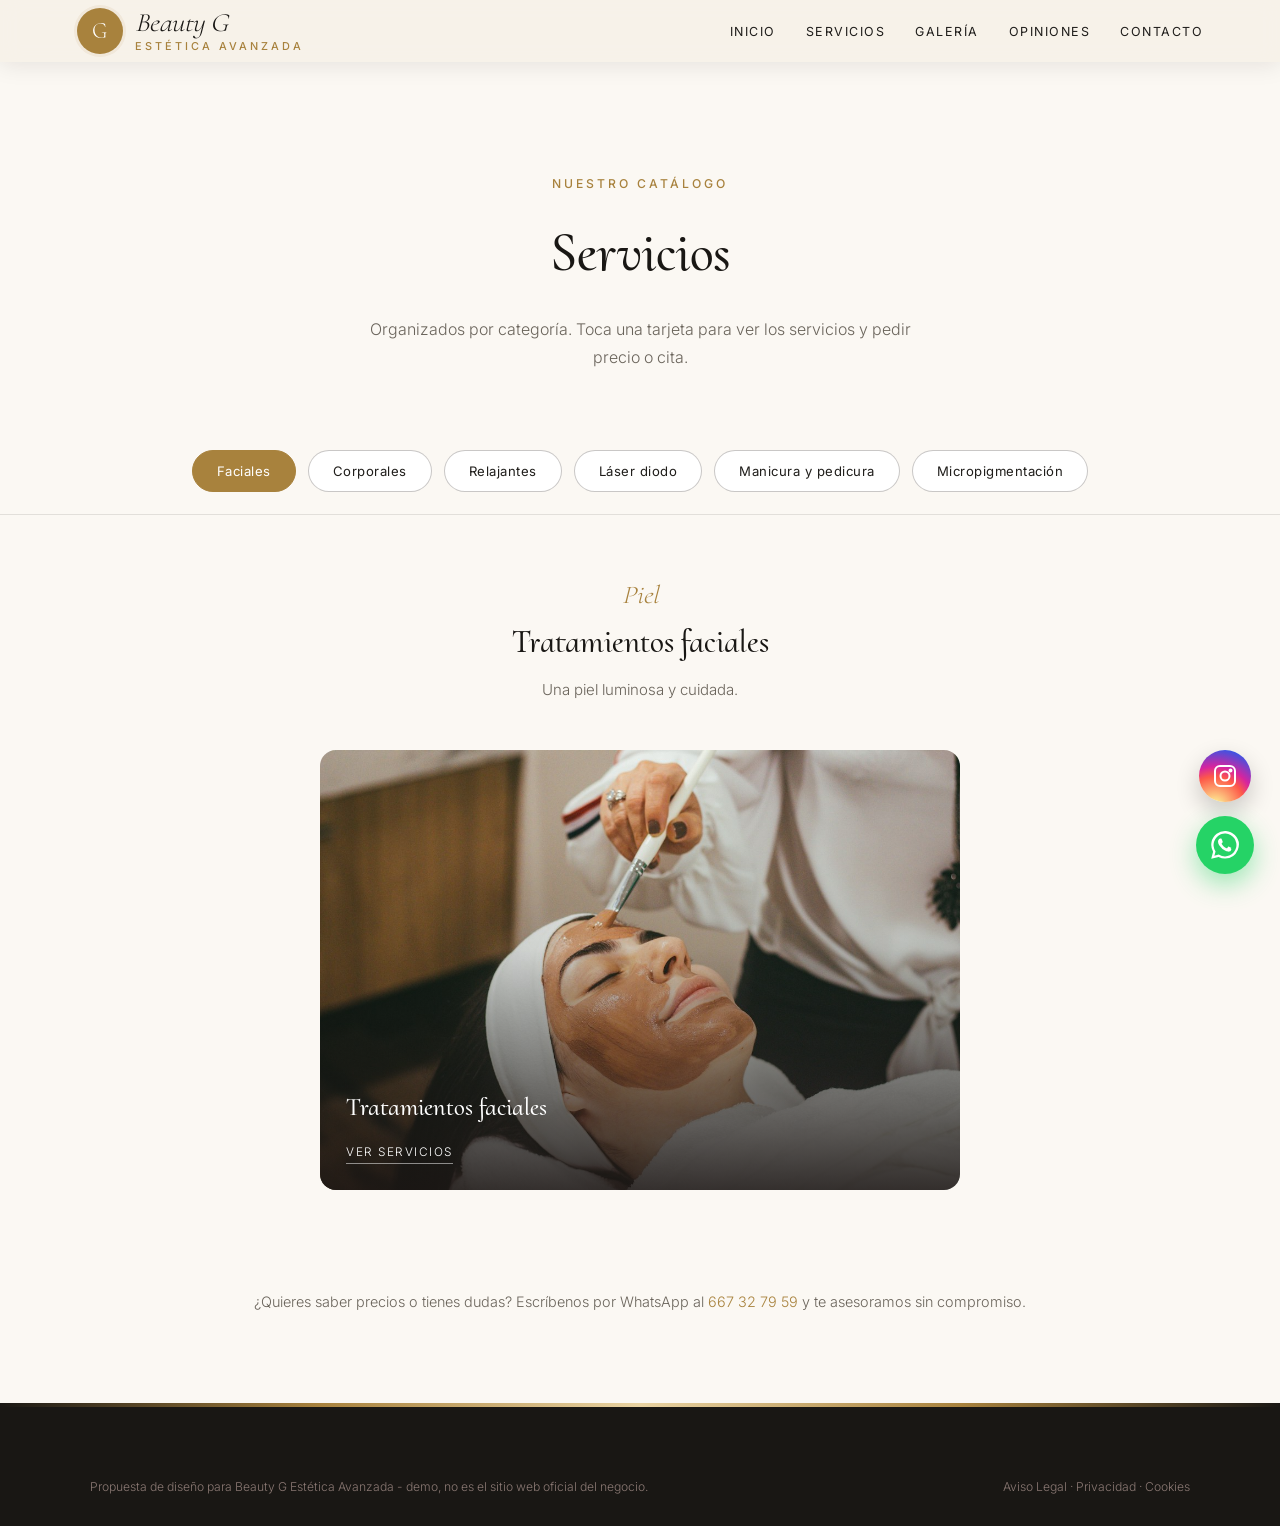
==== servicios.html @ 2a5c5bde "Add files via upload" ====
<!DOCTYPE html>
<html lang="es">
<head>
<meta charset="UTF-8">
<meta name="viewport" content="width=device-width, initial-scale=1.0">
<title>Servicios — Beauty G Estética Avanzada · Móstoles</title>
<meta name="description" content="Servicios de Beauty G Estética Avanzada en Móstoles.">

<link rel="preconnect" href="https://fonts.googleapis.com"><link rel="preconnect" href="https://fonts.gstatic.com" crossorigin><link href="https://fonts.googleapis.com/css2?family=Cormorant+Upright:wght@600&family=Inter:wght@300;400;500;600&display=swap" rel="stylesheet">
<link rel="stylesheet" href="styles.css">
</head>
<body>

<header id="header" class="scrolled">
  <a href="index.html" class="logo" aria-label="Beauty G Estética Avanzada, inicio"><span class="logo-mark">G</span><span class="logo-text"><span class="script">Beauty G</span><small>estética avanzada</small></span></a>
  <nav id="nav" aria-label="Navegación principal"><ul><li><a href="index.html#inicio">Inicio</a></li><li><a href="servicios.html">Servicios</a></li><li><a href="index.html#galeria">Galería</a></li><li><a href="index.html#opiniones">Opiniones</a></li><li><a href="index.html#contacto">Contacto</a></li></ul></nav><button class="nav-toggle" id="navToggle" aria-label="Abrir menú">☰</button>
</header>

<div class="page-hero">
  <span class="eyebrow">Nuestro catálogo</span>
  <h1>Servicios</h1>
  <p>Organizados por categoría. Toca una tarjeta para ver los servicios y pedir precio o cita.</p>
</div>

<div class="tabs">
  <button class="tab-btn active" data-tab="facial">Faciales</button>
  <button class="tab-btn" data-tab="corporal">Corporales</button>
  <button class="tab-btn" data-tab="relajantes">Relajantes</button>
  <button class="tab-btn" data-tab="laser">Láser diodo</button>
  <button class="tab-btn" data-tab="manos">Manicura y pedicura</button>
  <button class="tab-btn" data-tab="micro">Micropigmentación</button>
  
</div>

<div class="tab-panel active" id="facial">
  <div class="tab-intro"><span class="script">Piel</span><h2>Tratamientos faciales</h2><p>Una piel luminosa y cuidada.</p></div>
  <div class="cat-grid single">
    <div class="cat-card" onclick="openModal('facial')"><img src="us_facial.jpg" alt="Tratamientos faciales" loading="lazy"><div class="cat-card-text"><h3>Tratamientos faciales</h3><span>Ver servicios</span></div></div>
  </div>
</div>

<div class="tab-panel" id="corporal">
  <div class="tab-intro"><span class="script">Cuerpo</span><h2>Tratamientos corporales</h2><p>Cuida y moldea tu figura.</p></div>
  <div class="cat-grid single">
    <div class="cat-card" onclick="openModal('corporal')"><img src="us_corporal.jpg" alt="Tratamientos corporales" loading="lazy"><div class="cat-card-text"><h3>Tratamientos corporales</h3><span>Ver servicios</span></div></div>
  </div>
</div>

<div class="tab-panel" id="relajantes">
  <div class="tab-intro"><span class="script">Relax</span><h2>Tratamientos relajantes</h2><p>Un momento solo para ti.</p></div>
  <div class="cat-grid single">
    <div class="cat-card" onclick="openModal('relajantes')"><img src="local_cabina.jpg" alt="Tratamientos relajantes" loading="lazy"><div class="cat-card-text"><h3>Tratamientos relajantes</h3><span>Ver servicios</span></div></div>
  </div>
</div>

<div class="tab-panel" id="laser">
  <div class="tab-intro"><span class="script">Suave</span><h2>Depilación láser diodo</h2><p>Para mujer y hombre.</p></div>
  <div class="cat-grid single">
    <div class="cat-card" onclick="openModal('laser')"><img src="us_laser.jpg" alt="Depilación láser diodo · mujer y hombre" loading="lazy"><div class="cat-card-text"><h3>Depilación láser diodo · mujer y hombre</h3><span>Ver servicios</span></div></div>
  </div>
</div>

<div class="tab-panel" id="manos">
  <div class="tab-intro"><span class="script">Manos</span><h2>Manicura y pedicura</h2><p>Manos y pies perfectos.</p></div>
  <div class="cat-grid single">
    <div class="cat-card" onclick="openModal('manos')"><img src="us_manos.jpg" alt="Manicura y pedicura" loading="lazy"><div class="cat-card-text"><h3>Manicura y pedicura</h3><span>Ver servicios</span></div></div>
  </div>
</div>

<div class="tab-panel" id="micro">
  <div class="tab-intro"><span class="script">Mirada</span><h2>Micropigmentación y microblading</h2><p>Cejas definidas y naturales.</p></div>
  <div class="cat-grid single">
    <div class="cat-card" onclick="openModal('micro')"><img src="us_micro.jpg" alt="Micropigmentación y microblading" loading="lazy"><div class="cat-card-text"><h3>Micropigmentación y microblading</h3><span>Ver servicios</span></div></div>
  </div>
</div>


<p class="services-note">¿Quieres saber precios o tienes dudas? Escríbenos por WhatsApp al <a href="https://wa.me/34667327959" target="_blank" rel="noopener" style="color:var(--red)">667 32 79 59</a> y te asesoramos sin compromiso.</p>

<div class="modal-overlay" id="modal-facial"><div class="modal">
  <button class="modal-close" onclick="closeModal('facial')" aria-label="Cerrar">×</button>
  <h3>Tratamientos faciales</h3><p class="modal-sub">Faciales</p>
  <div class="svc-row"><div><div class="svc-name">Tratamientos faciales</div><span class="svc-desc">Tratamientos faciales adaptados a tu piel. Te asesoramos para elegir el que mejor te va.</span></div><div class="svc-price">Consultar</div></div>
  <a class="modal-cta alt" href="https://wa.me/34667327959?text=Hola%2C%20quiero%20informaci%C3%B3n%20sobre%20tratamientos%20faciales" target="_blank" rel="noopener">Pedir cita por WhatsApp</a>
</div></div>

<div class="modal-overlay" id="modal-corporal"><div class="modal">
  <button class="modal-close" onclick="closeModal('corporal')" aria-label="Cerrar">×</button>
  <h3>Tratamientos corporales</h3><p class="modal-sub">Corporales</p>
  <div class="svc-row"><div><div class="svc-name">Tratamientos corporales</div><span class="svc-desc">Tratamientos corporales personalizados según tu objetivo.</span></div><div class="svc-price">Consultar</div></div>
  <a class="modal-cta alt" href="https://wa.me/34667327959?text=Hola%2C%20quiero%20informaci%C3%B3n%20sobre%20tratamientos%20corporales" target="_blank" rel="noopener">Pedir cita por WhatsApp</a>
</div></div>

<div class="modal-overlay" id="modal-relajantes"><div class="modal">
  <button class="modal-close" onclick="closeModal('relajantes')" aria-label="Cerrar">×</button>
  <h3>Tratamientos relajantes</h3><p class="modal-sub">Relajantes</p>
  <div class="svc-row"><div><div class="svc-name">Tratamientos relajantes</div><span class="svc-desc">Tratamientos relajantes para desconectar y liberar tensiones.</span></div><div class="svc-price">Consultar</div></div>
  <a class="modal-cta alt" href="https://wa.me/34667327959?text=Hola%2C%20quiero%20informaci%C3%B3n%20sobre%20tratamientos%20relajantes" target="_blank" rel="noopener">Pedir cita por WhatsApp</a>
</div></div>

<div class="modal-overlay" id="modal-laser"><div class="modal">
  <button class="modal-close" onclick="closeModal('laser')" aria-label="Cerrar">×</button>
  <h3>Depilación láser diodo · mujer y hombre</h3><p class="modal-sub">Láser diodo</p>
  <div class="svc-row"><div><div class="svc-name">Depilación láser diodo · mujer y hombre</div><span class="svc-desc">Depilación con láser de diodo para mujer y hombre. Consúltanos zonas y bonos.</span></div><div class="svc-price">Consultar</div></div>
  <a class="modal-cta alt" href="https://wa.me/34667327959?text=Hola%2C%20quiero%20informaci%C3%B3n%20sobre%20depilaci%C3%B3n%20l%C3%A1ser%20diodo%20%C2%B7%20mujer%20y%20hombre" target="_blank" rel="noopener">Pedir cita por WhatsApp</a>
</div></div>

<div class="modal-overlay" id="modal-manos"><div class="modal">
  <button class="modal-close" onclick="closeModal('manos')" aria-label="Cerrar">×</button>
  <h3>Manicura y pedicura</h3><p class="modal-sub">Manicura y pedicura</p>
  <div class="svc-row"><div><div class="svc-name">Manicura y pedicura</div><span class="svc-desc">Manicura y pedicura para lucir unas manos y unos pies cuidados.</span></div><div class="svc-price">Consultar</div></div>
  <a class="modal-cta alt" href="https://wa.me/34667327959?text=Hola%2C%20quiero%20informaci%C3%B3n%20sobre%20manicura%20y%20pedicura" target="_blank" rel="noopener">Pedir cita por WhatsApp</a>
</div></div>

<div class="modal-overlay" id="modal-micro"><div class="modal">
  <button class="modal-close" onclick="closeModal('micro')" aria-label="Cerrar">×</button>
  <h3>Micropigmentación y microblading</h3><p class="modal-sub">Micropigmentación</p>
  <div class="svc-row"><div><div class="svc-name">Micropigmentación y microblading</div><span class="svc-desc">Micropigmentación y microblading para unas cejas definidas y naturales.</span></div><div class="svc-price">Consultar</div></div>
  <a class="modal-cta alt" href="https://wa.me/34667327959?text=Hola%2C%20quiero%20informaci%C3%B3n%20sobre%20micropigmentaci%C3%B3n%20y%20microblading" target="_blank" rel="noopener">Pedir cita por WhatsApp</a>
</div></div>


<footer>
  <div class="footer-bottom" style="margin-top:0">
    <span>Propuesta de diseño para Beauty G Estética Avanzada - demo, no es el sitio web oficial del negocio.</span>
    <span><a href="aviso-legal.html">Aviso Legal</a> &middot; <a href="politica-privacidad.html">Privacidad</a> &middot; <a href="politica-cookies.html">Cookies</a></span>
  </div>
</footer>

<div id="cookie-banner" class="cookie-banner"><p>Esta web utiliza cookies de terceros (Google Maps) para ofrecerte la mejor experiencia. Puedes aceptar su uso o rechazarlas. <a href="politica-cookies.html">Más información</a></p><div class="cookie-actions"><button onclick="setCookieChoice('rejected')" class="ck-reject">Rechazar</button><button onclick="setCookieChoice('accepted')" class="ck-accept">Aceptar</button></div></div>
<div class="social-fabs"><a class="ig-fab" href="https://www.instagram.com/beautyg.estetica/" target="_blank" rel="noopener" aria-label="Visitar Instagram"><svg width="24" height="24" viewBox="0 0 24 24" fill="none" stroke="white" stroke-width="2"><rect x="2" y="2" width="20" height="20" rx="5"/><circle cx="12" cy="12" r="4.5"/><circle cx="17.5" cy="6.5" r="1" fill="white"/></svg></a><a class="wa-fab" href="https://wa.me/34667327959?text=Hola%2C%20quiero%20informaci%C3%B3n%20sobre%20los%20tratamientos%20de%20Beauty%20G" target="_blank" rel="noopener" aria-label="Escribir por WhatsApp"><svg width="28" height="28" viewBox="0 0 24 24" fill="white"><path d="M17.5 14.4c-.3-.1-1.8-.9-2-1s-.5-.1-.7.1-.8 1-.9 1.2-.3.2-.6.1a8.2 8.2 0 0 1-2.4-1.5 9 9 0 0 1-1.7-2.1c-.2-.3 0-.5.1-.6l.4-.5.3-.5v-.5l-.9-2.2c-.2-.6-.5-.5-.7-.5h-.6a1.1 1.1 0 0 0-.8.4 3.4 3.4 0 0 0-1 2.5 5.9 5.9 0 0 0 1.2 3.1 13.5 13.5 0 0 0 5.2 4.6c2.6 1 2.6.7 3.1.6a2.6 2.6 0 0 0 1.7-1.2 2.1 2.1 0 0 0 .2-1.2c-.1-.1-.3-.2-.6-.3ZM12 21.8a9.8 9.8 0 0 1-5-1.4l-.4-.2-3.7 1 1-3.6-.2-.4A9.8 9.8 0 1 1 12 21.8Zm8.4-18.3A11.8 11.8 0 0 0 1.8 17.7L.2 23.8l6.3-1.6a11.8 11.8 0 0 0 5.6 1.4A11.8 11.8 0 0 0 20.4 3.5Z"/></svg></a></div>
<script src="main.js"></script>
</body>
</html>
---- styles.css ----
:root{
  --cream:#fbf8f3; --paper:#ffffff; --tint:#f1e8da; --ink:#1f1d1a; --dark:#191714; --muted:#6a645b;
  --red:#a8823d; --red-dark:#86672f; --teal:#a8823d; --gold:#e6a6b9; --line:rgba(0,0,0,.1);
  --brand-gradient:linear-gradient(90deg,#191714,#a8823d,#e9d3a2,#a8823d,#191714);
}
*{margin:0;padding:0;box-sizing:border-box;}
html{scroll-behavior:smooth;}
body{font-family:'Inter',sans-serif;background:var(--cream);color:var(--ink);overflow-x:hidden;font-weight:300;line-height:1.6;}
a{text-decoration:none;color:inherit;}
h1,h2,h3{font-family:'Cormorant Upright',serif;font-weight:500;}
h1 em,h2 em{font-style:italic;color:var(--red);}
img{max-width:100%;display:block;}
.script{font-family:'Cormorant Upright',serif;font-style:italic;}

/* HEADER */
header{position:fixed;top:0;left:0;right:0;z-index:100;display:flex;justify-content:space-between;align-items:center;padding:14px 6%;background:rgba(247,241,233,.92);backdrop-filter:blur(10px);-webkit-backdrop-filter:blur(10px);transition:box-shadow .3s,padding .3s;}
header.scrolled{box-shadow:0 2px 24px rgba(28,22,20,.1);padding:8px 6%;}
.logo{display:flex;align-items:center;gap:12px;color:var(--dark);}
.logo-badge{width:58px;height:58px;border-radius:50%;object-fit:cover;box-shadow:0 0 0 2px var(--gold),0 6px 16px rgba(28,22,20,.15);transition:width .3s,height .3s;}
header.scrolled .logo-badge{width:46px;height:46px;}
.logo-text{display:flex;flex-direction:column;line-height:1;}
.logo-text .script{font-size:1.65rem;color:var(--dark);}
.logo-text small{font-size:.68rem;letter-spacing:3px;text-transform:uppercase;color:var(--red);margin-top:4px;font-weight:500;}
.logo.light .logo-text .script{color:#fff;}
.logo.light .logo-text small{color:var(--gold);}
nav ul{list-style:none;display:flex;gap:30px;}
nav a{font-size:.78rem;letter-spacing:1.5px;text-transform:uppercase;font-weight:400;position:relative;padding:4px 0;}
nav a::after{content:"";position:absolute;left:0;bottom:-2px;height:1px;width:100%;background:var(--red);transform:scaleX(0);transform-origin:right;transition:transform .3s;}
nav a:hover::after{transform:scaleX(1);transform-origin:left;}
.nav-toggle{display:none;font-size:1.6rem;background:none;border:none;color:var(--dark);cursor:pointer;}

/* BOTONES */
.btn-outline{display:inline-block;border:1px solid var(--dark);color:var(--dark);padding:14px 30px;font-size:.78rem;letter-spacing:1.5px;text-transform:uppercase;border-radius:40px;transition:all .25s;}
.btn-outline:hover{background:var(--dark);color:var(--cream);}
.btn-outline.light{border-color:rgba(255,255,255,.5);color:#fff;}
.btn-outline.light:hover{background:#fff;color:var(--dark);}
.btn-solid{display:inline-block;background:var(--red);color:#fff;padding:14px 32px;font-size:.78rem;letter-spacing:1.5px;text-transform:uppercase;border-radius:40px;transition:transform .25s,box-shadow .25s,background .25s;box-shadow:0 10px 26px -10px rgba(181,64,44,.6);}
.btn-solid:hover{transform:translateY(-2px);background:var(--red-dark);}

/* HERO */
.hero{min-height:95vh;display:grid;grid-template-columns:1.05fr .95fr;align-items:stretch;padding:0;}
.hero-text{display:flex;flex-direction:column;justify-content:center;padding:150px 7% 70px;}
.eyebrow{display:inline-block;color:var(--teal);text-transform:uppercase;letter-spacing:3px;font-size:.76rem;font-weight:500;}
.hero-text .eyebrow{margin-bottom:20px;}
.hero-text h1{font-size:clamp(2.4rem,5vw,3.9rem);line-height:1.12;margin-bottom:22px;color:var(--dark);}
.hero-text p{font-size:1.02rem;color:var(--muted);max-width:470px;line-height:1.8;margin-bottom:34px;}
.hero-ctas{display:flex;gap:16px;flex-wrap:wrap;}
.hero-rating{display:inline-flex;align-items:center;gap:12px;margin-top:38px;padding:10px 20px;border:1px solid var(--line);border-radius:40px;background:var(--paper);font-size:.85rem;color:var(--muted);align-self:flex-start;}
.hero-rating strong{color:var(--dark);font-weight:600;}
.stars{color:var(--gold);letter-spacing:2px;}
.hero-img{position:relative;overflow:hidden;}
.hero-img img{width:100%;height:100%;object-fit:cover;position:absolute;inset:0;}
.hero-img::after{content:"";position:absolute;inset:0;background:linear-gradient(90deg,var(--cream) 0%,rgba(247,241,233,0) 18%);}

/* SECCIONES */
section{padding:100px 7%;}
.section-head{text-align:center;max-width:640px;margin:0 auto 54px;}
.section-head h2{font-size:clamp(1.9rem,4vw,2.7rem);margin-top:12px;color:var(--dark);line-height:1.2;}
.section-head p{margin-top:16px;color:var(--muted);line-height:1.8;}

.trust{background:var(--paper);border-top:4px solid transparent;border-image:var(--brand-gradient) 1;}
.trust-grid{display:grid;grid-template-columns:repeat(auto-fit,minmax(230px,1fr));gap:36px;max-width:1150px;margin:0 auto;}
.trust-card{text-align:center;padding:10px;}
.trust-ic{display:inline-grid;place-items:center;width:52px;height:52px;border-radius:50%;border:1px solid rgba(181,64,44,.4);color:var(--red);font-size:1.2rem;margin-bottom:16px;}
.trust-card h3{font-size:1.15rem;color:var(--dark);margin-bottom:10px;}
.trust-card p{font-size:.9rem;color:var(--muted);line-height:1.7;}

/* DOS MUNDOS */
.worlds{background:var(--cream);}
.worlds-grid{display:grid;grid-template-columns:1fr 1fr;gap:28px;max-width:1150px;margin:0 auto;}
.world-card{position:relative;border-radius:18px;overflow:hidden;min-height:480px;display:flex;align-items:flex-end;color:#fff;}
.world-card img{position:absolute;inset:0;width:100%;height:100%;object-fit:cover;transition:transform .6s;}
.world-card:hover img{transform:scale(1.05);}
.world-card::after{content:"";position:absolute;inset:0;background:linear-gradient(to top,rgba(28,22,20,.92) 0%,rgba(28,22,20,.35) 55%,rgba(28,22,20,.05) 100%);}
.world-text{position:relative;z-index:2;padding:34px;}
.world-text .script{font-size:2rem;color:var(--gold);}
.world-text h3{font-size:1.7rem;margin:4px 0 10px;}
.world-text p{font-size:.92rem;color:#eadfd6;line-height:1.7;max-width:440px;}
.world-link{display:inline-block;margin-top:18px;font-size:.74rem;letter-spacing:1.5px;text-transform:uppercase;border-bottom:1px solid rgba(255,255,255,.5);padding-bottom:4px;}

/* PILLS */
.cat-pills{display:flex;flex-wrap:wrap;gap:16px;justify-content:center;max-width:1000px;margin:0 auto;}
.cat-pill{border:1px solid rgba(43,33,29,.22);padding:14px 26px;border-radius:30px;font-size:.84rem;letter-spacing:.5px;transition:all .2s;background:var(--paper);}
.cat-pill:hover{background:var(--red);color:#fff;border-color:var(--red);}

/* GALERIA */
.gallery-wrap{background:var(--tint);}
.gallery{max-width:1200px;margin:0 auto;display:grid;grid-template-columns:repeat(4,1fr);grid-auto-rows:220px;gap:14px;}
.gallery figure{overflow:hidden;border-radius:12px;margin:0;}
.gallery img{width:100%;height:100%;object-fit:cover;transition:transform .5s;}
.gallery figure:hover img{transform:scale(1.05);}
.gallery .big{grid-column:span 2;grid-row:span 2;}

/* RESEÑAS */
.reviews-wrap{background:var(--dark);color:#fff;position:relative;}
.reviews-wrap .section-head h2{color:#fff;}
.reviews-wrap .section-head h2 em{color:var(--gold);}
.reviews-wrap .section-head p{color:#c9b9b2;}
.reviews-wrap .eyebrow{color:var(--gold);}
.review-grid{display:grid;grid-template-columns:repeat(auto-fit,minmax(300px,1fr));gap:24px;max-width:1150px;margin:0 auto;}
.review-card{background:rgba(255,255,255,.05);border:1px solid rgba(255,255,255,.1);padding:30px 26px;border-radius:14px;display:flex;flex-direction:column;}
.review-card .stars{margin-bottom:14px;}
.review-card p{font-family:'Cormorant Upright',serif;font-size:.98rem;color:#eadfd6;line-height:1.7;font-style:italic;margin-bottom:16px;flex:1;}
.review-card cite{font-size:.78rem;color:#b3a099;font-style:normal;text-transform:uppercase;letter-spacing:1px;}

/* CTA */
.cta-section{text-align:center;background:var(--paper);}
.cta-section h2{font-size:clamp(2rem,4vw,2.9rem);color:var(--dark);margin:14px 0 14px;}
.cta-section p{color:var(--muted);margin-bottom:30px;}
.cta-row{display:flex;gap:16px;justify-content:center;flex-wrap:wrap;}

/* CONTACTO */
.contact-section{background:var(--cream);}
.contact-grid{display:grid;grid-template-columns:1fr 1.2fr;gap:46px;max-width:1150px;margin:0 auto;align-items:stretch;}
.contact-info{display:flex;flex-direction:column;gap:26px;background:var(--paper);border:1px solid var(--line);border-radius:16px;padding:36px;}
.contact-block h3{font-family:'Inter',sans-serif;font-size:.76rem;text-transform:uppercase;letter-spacing:2px;color:var(--red);font-weight:500;margin-bottom:8px;}
.contact-block p{font-size:.98rem;color:var(--ink);line-height:1.7;}
.contact-block a:hover{color:var(--red);}
.hours-list{list-style:none;}
.hours-list li{display:flex;justify-content:space-between;gap:20px;padding:8px 0;border-bottom:1px solid var(--line);font-size:.94rem;}
.hours-list li:last-child{border-bottom:none;}
.contact-map{border-radius:16px;overflow:hidden;min-height:380px;box-shadow:0 10px 30px rgba(28,22,20,.12);}
.contact-map iframe{display:block;min-height:380px;}

/* FOOTER */
footer{background:var(--dark);color:#d9c9c5;padding:70px 7% 30px;border-top:4px solid transparent;border-image:var(--brand-gradient) 1;}
.footer-grid{display:grid;grid-template-columns:1.3fr 1fr 1fr;gap:46px;max-width:1200px;margin:0 auto;padding-bottom:40px;border-bottom:1px solid rgba(255,255,255,.1);}
.footer-brand p{font-size:.88rem;color:#b3a09a;margin-top:16px;}
footer h4{font-size:.76rem;text-transform:uppercase;letter-spacing:2px;color:var(--gold);margin-bottom:18px;font-weight:500;}
footer ul{list-style:none;}
footer li{margin-bottom:9px;font-size:.88rem;color:#d9c9c5;}
footer a:hover{color:var(--gold);}
.footer-bottom{max-width:1200px;margin:26px auto 0;display:flex;justify-content:space-between;flex-wrap:wrap;gap:10px;font-size:.76rem;color:#8a7873;}
.footer-bottom a{color:#8a7873;}

/* FABS */
.social-fabs{position:fixed;bottom:26px;right:26px;z-index:200;display:flex;flex-direction:column;gap:14px;align-items:center;}
.social-fabs a{width:52px;height:52px;border-radius:50%;display:flex;align-items:center;justify-content:center;box-shadow:0 10px 24px rgba(0,0,0,.2);transition:transform .2s;}
.social-fabs a:hover{transform:scale(1.08);}
.wa-fab{width:58px !important;height:58px !important;background:#25D366;box-shadow:0 10px 26px rgba(37,211,102,.45) !important;}
.ig-fab{background:radial-gradient(circle at 30% 110%,#fdf497 0%,#fdf497 5%,#fd5949 45%,#d6249f 60%,#285AEB 90%);}
.fb-fab{background:#1877F2;}

/* COOKIES */
.cookie-banner{display:none;position:fixed;bottom:0;left:0;right:0;z-index:300;background:var(--dark);padding:20px 7%;flex-wrap:wrap;align-items:center;justify-content:space-between;gap:16px;}
.cookie-banner p{font-size:.8rem;color:rgba(245,237,232,.85);line-height:1.7;max-width:680px;}
.cookie-banner p a{color:var(--gold);text-decoration:underline;}
.cookie-actions{display:flex;gap:12px;flex-shrink:0;}
.cookie-actions button{font-family:'Inter',sans-serif;font-size:.72rem;letter-spacing:1.5px;text-transform:uppercase;padding:12px 26px;cursor:pointer;border-radius:30px;}
.ck-reject{background:transparent;color:rgba(245,237,232,.7);border:1px solid rgba(245,237,232,.3);}
.ck-accept{background:var(--red);color:#fff;border:1px solid var(--red);}

/* PÁGINAS INTERIORES */
.page-hero{padding:170px 7% 60px;text-align:center;background:var(--cream);}
.page-hero h1{font-size:clamp(2.3rem,5vw,3.4rem);margin-top:14px;color:var(--dark);}
.page-hero p{color:var(--muted);max-width:580px;margin:18px auto 0;line-height:1.8;}
.tabs{position:sticky;top:74px;z-index:50;background:var(--cream);padding:18px 7% 22px;display:flex;gap:12px;justify-content:center;flex-wrap:wrap;border-bottom:1px solid var(--line);}
.tab-btn{border:1px solid rgba(43,33,29,.25);background:var(--paper);padding:12px 24px;border-radius:30px;font-family:'Inter',sans-serif;font-size:.82rem;letter-spacing:.5px;color:var(--ink);cursor:pointer;transition:all .2s;}
.tab-btn.active,.tab-btn:hover{background:var(--red);color:#fff;border-color:var(--red);}
.tab-panel{display:none;padding:60px 7% 100px;max-width:1200px;margin:0 auto;}
.tab-panel.active{display:block;animation:fadeIn .5s;}
@keyframes fadeIn{from{opacity:0;transform:translateY(12px)}to{opacity:1;transform:none}}
.tab-intro{text-align:center;max-width:600px;margin:0 auto 46px;}
.tab-intro .script{font-size:1.6rem;color:var(--red);}
.tab-intro h2{font-size:2rem;color:var(--dark);}
.tab-intro p{color:var(--muted);margin-top:10px;line-height:1.75;font-size:.94rem;}

.cat-grid{display:grid;grid-template-columns:repeat(auto-fit,minmax(280px,1fr));gap:28px;}
.cat-grid.single{grid-template-columns:1fr;max-width:640px;margin:0 auto;}
.cat-grid.single .cat-card{height:440px;}
.cat-card{position:relative;border-radius:16px;overflow:hidden;height:360px;cursor:pointer;background:var(--tint);}
.cat-card img{width:100%;height:100%;object-fit:cover;transition:transform .5s;}
.cat-card:hover img{transform:scale(1.06);}
.cat-card::after{content:'';position:absolute;inset:0;background:linear-gradient(to top,rgba(28,22,20,.88) 0%,rgba(28,22,20,.15) 55%,transparent 100%);}
.cat-card-text{position:absolute;bottom:0;left:0;right:0;padding:26px;z-index:2;}
.cat-card-text h3{color:#fff;font-size:1.55rem;margin-bottom:10px;}
.cat-card-text span{color:#fff;font-size:.74rem;text-transform:uppercase;letter-spacing:1.5px;border-bottom:1px solid rgba(255,255,255,.5);padding-bottom:4px;}

.modal-overlay{display:none;position:fixed;inset:0;background:rgba(28,22,20,.78);z-index:300;align-items:center;justify-content:center;padding:20px;}
.modal-overlay.open{display:flex;}
.modal{background:var(--paper);max-width:560px;width:100%;max-height:85vh;overflow-y:auto;border-radius:16px;padding:40px;position:relative;}
.modal-close{position:absolute;top:16px;right:20px;background:none;border:none;font-size:1.7rem;color:var(--ink);cursor:pointer;}
.modal h3{font-size:1.8rem;color:var(--dark);margin-bottom:6px;}
.modal .modal-sub{color:var(--muted);font-size:.86rem;margin-bottom:22px;}
.svc-row{display:flex;justify-content:space-between;align-items:center;padding:16px 0;border-bottom:1px solid var(--line);gap:16px;}
.svc-row:last-of-type{border-bottom:none;}
.svc-name{font-size:.98rem;color:var(--ink);font-weight:400;}
.svc-desc{font-size:.8rem;color:var(--muted);display:block;margin-top:3px;line-height:1.5;}
.svc-price{font-size:.72rem;color:var(--red);text-transform:uppercase;letter-spacing:1px;white-space:nowrap;font-weight:500;}
.modal-cta{display:block;text-align:center;background:var(--red);color:#fff;padding:14px;border-radius:30px;margin-top:26px;font-size:.8rem;text-transform:uppercase;letter-spacing:1.5px;}
.modal-cta.alt{background:#25D366;margin-top:10px;}
.services-note{text-align:center;color:var(--muted);font-size:.9rem;padding:0 7% 90px;}

.portfolio-grid{display:grid;grid-template-columns:repeat(auto-fill,minmax(260px,1fr));gap:18px;}
.portfolio-grid figure{border-radius:14px;overflow:hidden;aspect-ratio:4/5;cursor:zoom-in;background:var(--tint);}
.portfolio-grid img{width:100%;height:100%;object-fit:cover;transition:transform .5s;}
.portfolio-grid figure:hover img{transform:scale(1.05);}
.lightbox{display:none;position:fixed;inset:0;z-index:400;background:rgba(15,12,10,.94);align-items:center;justify-content:center;padding:30px;cursor:zoom-out;}
.lightbox.open{display:flex;}
.lightbox img{max-width:100%;max-height:90vh;border-radius:10px;}

.legal{max-width:860px;margin:0 auto;padding:160px 7% 90px;}
.legal h1{font-size:2.4rem;color:var(--dark);margin-bottom:26px;}
.legal h2{font-size:1.35rem;color:var(--dark);margin:30px 0 10px;}
.legal p,.legal li{color:var(--muted);line-height:1.8;margin-bottom:10px;font-size:.96rem;}
.legal ul{padding-left:22px;}
.legal a{color:var(--red);text-decoration:underline;}

@media(max-width:900px){
  .hero{grid-template-columns:1fr;}
  .hero-img{height:340px;order:-1;margin-top:82px;}
  .hero-img::after{background:linear-gradient(0deg,var(--cream) 0%,rgba(247,241,233,0) 25%);}
  .hero-text{padding:30px 6% 60px;}
  .worlds-grid{grid-template-columns:1fr;}
  .world-card{min-height:420px;}
  .gallery{grid-template-columns:repeat(2,1fr);grid-auto-rows:170px;}
  .gallery .big{grid-column:span 2;grid-row:span 2;}
  .footer-grid{grid-template-columns:1fr;gap:30px;}
  .contact-grid{grid-template-columns:1fr;}
  .contact-map,.contact-map iframe{min-height:300px;}
  nav{position:fixed;top:0;right:0;height:100vh;width:78%;max-width:300px;background:var(--cream);padding:110px 40px;transform:translateX(100%);transition:transform .4s;box-shadow:-10px 0 40px rgba(0,0,0,.12);}
  nav.open{transform:translateX(0);}
  nav ul{flex-direction:column;gap:26px;}
  .nav-toggle{display:block;position:relative;z-index:110;}
  section{padding:70px 6%;}
  .tabs{top:66px;overflow-x:auto;justify-content:flex-start;flex-wrap:nowrap;}
  .tab-btn{flex-shrink:0;}
  .page-hero{padding:140px 6% 40px;}
  .modal{padding:34px 24px;}
}
@media(max-width:520px){
  .logo-text .script{font-size:1.35rem;}
  .logo-badge{width:48px;height:48px;}
  .social-fabs{right:16px;bottom:16px;}
  .social-fabs a{width:46px;height:46px;}
}

.logo-mark{width:46px;height:46px;border-radius:50%;background:var(--red);color:#fff;display:grid;place-items:center;font-family:'Cormorant Upright',serif;font-size:1.4rem;box-shadow:0 0 0 3px var(--tint);}
.brands{display:flex;flex-wrap:wrap;gap:12px;justify-content:center;margin-top:26px;}
.brands span{border:1px solid var(--line);border-radius:30px;padding:8px 18px;font-size:.78rem;letter-spacing:1.5px;text-transform:uppercase;color:var(--muted);background:var(--paper);}
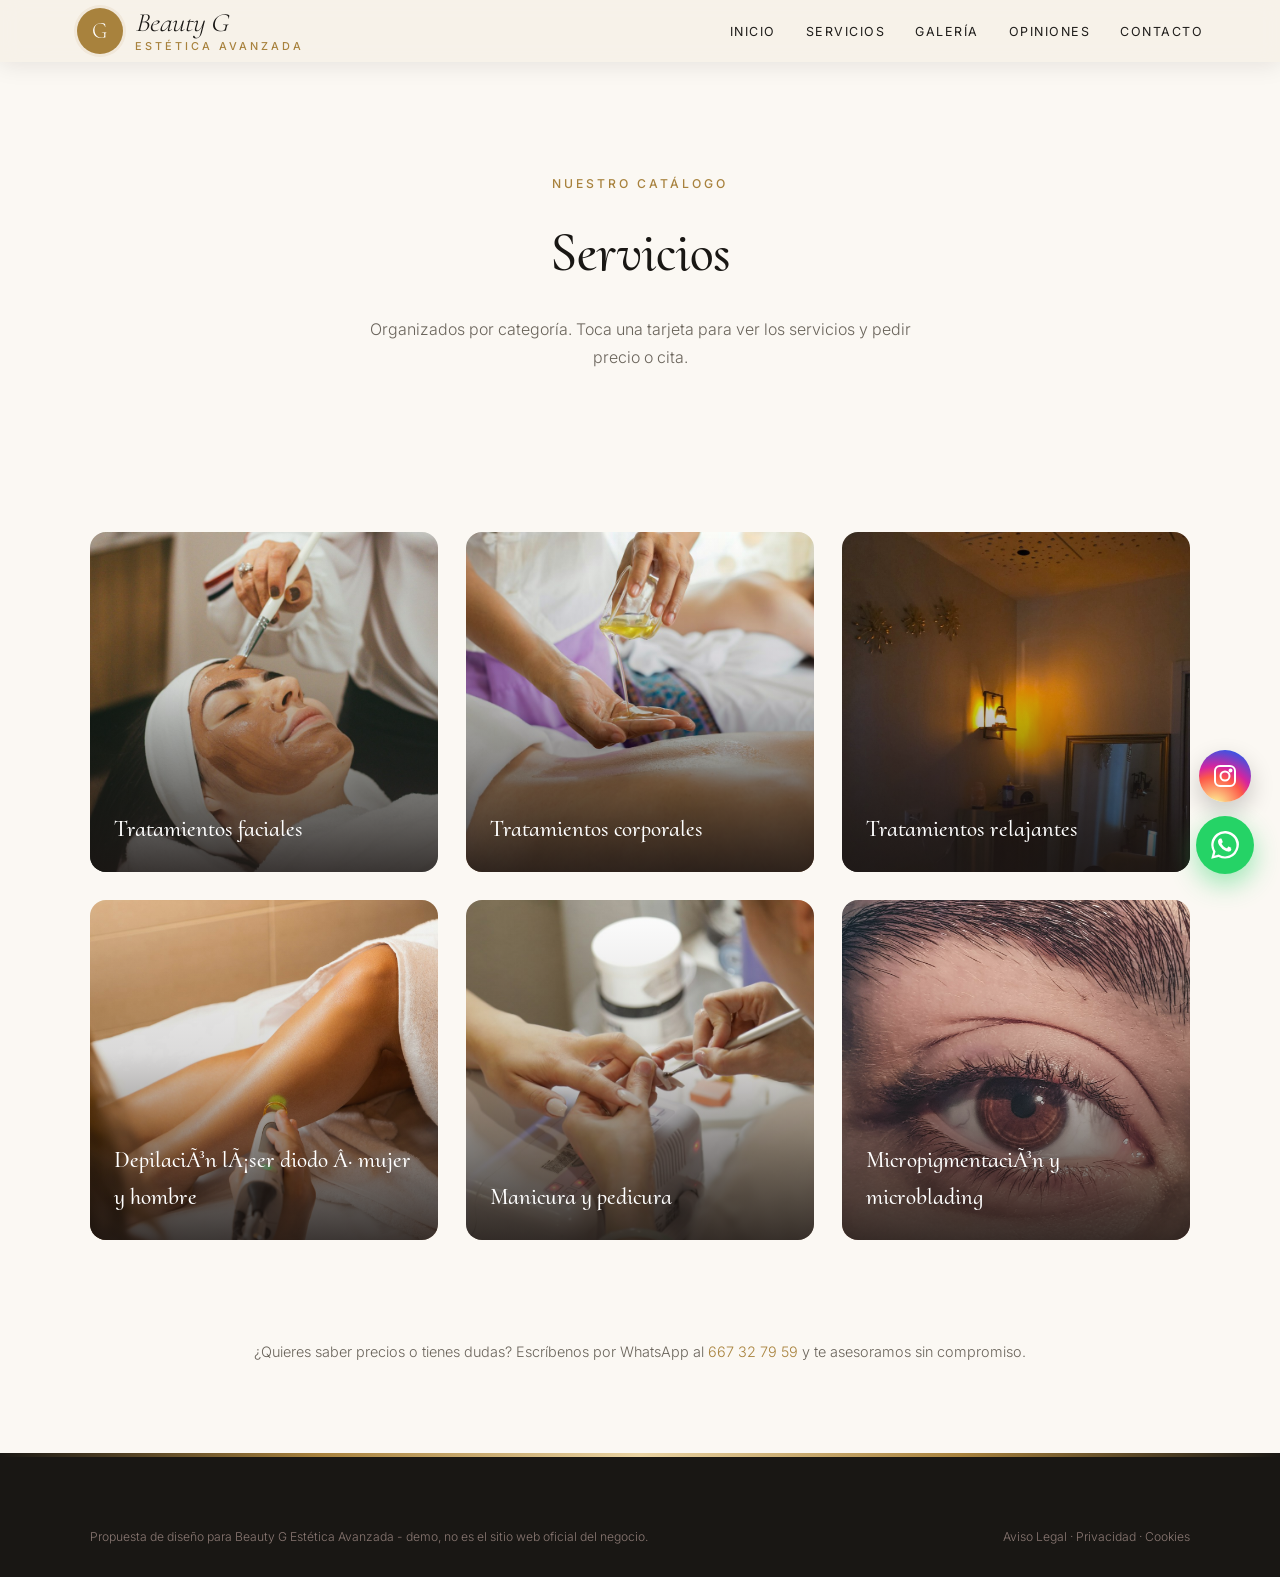
==== commit 2ff763d4: "Add files via upload" ====
--- a/servicios.html
+++ b/servicios.html
@@ -13,7 +13,7 @@
 
 <header id="header" class="scrolled">
   <a href="index.html" class="logo" aria-label="Beauty G Estética Avanzada, inicio"><span class="logo-mark">G</span><span class="logo-text"><span class="script">Beauty G</span><small>estética avanzada</small></span></a>
-  <nav id="nav" aria-label="Navegación principal"><ul><li><a href="index.html#inicio">Inicio</a></li><li><a href="servicios.html">Servicios</a></li><li><a href="index.html#galeria">Galería</a></li><li><a href="index.html#opiniones">Opiniones</a></li><li><a href="index.html#contacto">Contacto</a></li></ul></nav><button class="nav-toggle" id="navToggle" aria-label="Abrir menú">☰</button>
+  <nav id="nav" aria-label="Navegación principal"><ul><li><a href="index.html#inicio">Inicio</a></li><li><a href="index.html#servicios">Servicios</a></li><li><a href="index.html#galeria">Galería</a></li><li><a href="index.html#opiniones">Opiniones</a></li><li><a href="index.html#contacto">Contacto</a></li></ul></nav><button class="nav-toggle" id="navToggle" aria-label="Abrir menú">☰</button>
 </header>
 
 <div class="page-hero">
@@ -22,103 +22,18 @@
   <p>Organizados por categoría. Toca una tarjeta para ver los servicios y pedir precio o cita.</p>
 </div>
 
-<div class="tabs">
-  <button class="tab-btn active" data-tab="facial">Faciales</button>
-  <button class="tab-btn" data-tab="corporal">Corporales</button>
-  <button class="tab-btn" data-tab="relajantes">Relajantes</button>
-  <button class="tab-btn" data-tab="laser">Láser diodo</button>
-  <button class="tab-btn" data-tab="manos">Manicura y pedicura</button>
-  <button class="tab-btn" data-tab="micro">Micropigmentación</button>
-  
-</div>
-
-<div class="tab-panel active" id="facial">
-  <div class="tab-intro"><span class="script">Piel</span><h2>Tratamientos faciales</h2><p>Una piel luminosa y cuidada.</p></div>
-  <div class="cat-grid single">
-    <div class="cat-card" onclick="openModal('facial')"><img src="us_facial.jpg" alt="Tratamientos faciales" loading="lazy"><div class="cat-card-text"><h3>Tratamientos faciales</h3><span>Ver servicios</span></div></div>
+<section>
+  <div class="svc-static-grid">
+    <div class="svc-static"><img src="us_facial.jpg" alt="Tratamientos faciales" loading="lazy"><h3>Tratamientos faciales</h3></div>
+    <div class="svc-static"><img src="us_corporal.jpg" alt="Tratamientos corporales" loading="lazy"><h3>Tratamientos corporales</h3></div>
+    <div class="svc-static"><img src="local_cabina.jpg" alt="Tratamientos relajantes" loading="lazy"><h3>Tratamientos relajantes</h3></div>
+    <div class="svc-static"><img src="us_laser.jpg" alt="DepilaciÃ³n lÃ¡ser diodo Â· mujer y hombre" loading="lazy"><h3>DepilaciÃ³n lÃ¡ser diodo Â· mujer y hombre</h3></div>
+    <div class="svc-static"><img src="us_manos.jpg" alt="Manicura y pedicura" loading="lazy"><h3>Manicura y pedicura</h3></div>
+    <div class="svc-static"><img src="us_micro.jpg" alt="MicropigmentaciÃ³n y microblading" loading="lazy"><h3>MicropigmentaciÃ³n y microblading</h3></div>
   </div>
-</div>
-
-<div class="tab-panel" id="corporal">
-  <div class="tab-intro"><span class="script">Cuerpo</span><h2>Tratamientos corporales</h2><p>Cuida y moldea tu figura.</p></div>
-  <div class="cat-grid single">
-    <div class="cat-card" onclick="openModal('corporal')"><img src="us_corporal.jpg" alt="Tratamientos corporales" loading="lazy"><div class="cat-card-text"><h3>Tratamientos corporales</h3><span>Ver servicios</span></div></div>
-  </div>
-</div>
-
-<div class="tab-panel" id="relajantes">
-  <div class="tab-intro"><span class="script">Relax</span><h2>Tratamientos relajantes</h2><p>Un momento solo para ti.</p></div>
-  <div class="cat-grid single">
-    <div class="cat-card" onclick="openModal('relajantes')"><img src="local_cabina.jpg" alt="Tratamientos relajantes" loading="lazy"><div class="cat-card-text"><h3>Tratamientos relajantes</h3><span>Ver servicios</span></div></div>
-  </div>
-</div>
-
-<div class="tab-panel" id="laser">
-  <div class="tab-intro"><span class="script">Suave</span><h2>Depilación láser diodo</h2><p>Para mujer y hombre.</p></div>
-  <div class="cat-grid single">
-    <div class="cat-card" onclick="openModal('laser')"><img src="us_laser.jpg" alt="Depilación láser diodo · mujer y hombre" loading="lazy"><div class="cat-card-text"><h3>Depilación láser diodo · mujer y hombre</h3><span>Ver servicios</span></div></div>
-  </div>
-</div>
-
-<div class="tab-panel" id="manos">
-  <div class="tab-intro"><span class="script">Manos</span><h2>Manicura y pedicura</h2><p>Manos y pies perfectos.</p></div>
-  <div class="cat-grid single">
-    <div class="cat-card" onclick="openModal('manos')"><img src="us_manos.jpg" alt="Manicura y pedicura" loading="lazy"><div class="cat-card-text"><h3>Manicura y pedicura</h3><span>Ver servicios</span></div></div>
-  </div>
-</div>
-
-<div class="tab-panel" id="micro">
-  <div class="tab-intro"><span class="script">Mirada</span><h2>Micropigmentación y microblading</h2><p>Cejas definidas y naturales.</p></div>
-  <div class="cat-grid single">
-    <div class="cat-card" onclick="openModal('micro')"><img src="us_micro.jpg" alt="Micropigmentación y microblading" loading="lazy"><div class="cat-card-text"><h3>Micropigmentación y microblading</h3><span>Ver servicios</span></div></div>
-  </div>
-</div>
-
+</section>
 
 <p class="services-note">¿Quieres saber precios o tienes dudas? Escríbenos por WhatsApp al <a href="https://wa.me/34667327959" target="_blank" rel="noopener" style="color:var(--red)">667 32 79 59</a> y te asesoramos sin compromiso.</p>
-
-<div class="modal-overlay" id="modal-facial"><div class="modal">
-  <button class="modal-close" onclick="closeModal('facial')" aria-label="Cerrar">×</button>
-  <h3>Tratamientos faciales</h3><p class="modal-sub">Faciales</p>
-  <div class="svc-row"><div><div class="svc-name">Tratamientos faciales</div><span class="svc-desc">Tratamientos faciales adaptados a tu piel. Te asesoramos para elegir el que mejor te va.</span></div><div class="svc-price">Consultar</div></div>
-  <a class="modal-cta alt" href="https://wa.me/34667327959?text=Hola%2C%20quiero%20informaci%C3%B3n%20sobre%20tratamientos%20faciales" target="_blank" rel="noopener">Pedir cita por WhatsApp</a>
-</div></div>
-
-<div class="modal-overlay" id="modal-corporal"><div class="modal">
-  <button class="modal-close" onclick="closeModal('corporal')" aria-label="Cerrar">×</button>
-  <h3>Tratamientos corporales</h3><p class="modal-sub">Corporales</p>
-  <div class="svc-row"><div><div class="svc-name">Tratamientos corporales</div><span class="svc-desc">Tratamientos corporales personalizados según tu objetivo.</span></div><div class="svc-price">Consultar</div></div>
-  <a class="modal-cta alt" href="https://wa.me/34667327959?text=Hola%2C%20quiero%20informaci%C3%B3n%20sobre%20tratamientos%20corporales" target="_blank" rel="noopener">Pedir cita por WhatsApp</a>
-</div></div>
-
-<div class="modal-overlay" id="modal-relajantes"><div class="modal">
-  <button class="modal-close" onclick="closeModal('relajantes')" aria-label="Cerrar">×</button>
-  <h3>Tratamientos relajantes</h3><p class="modal-sub">Relajantes</p>
-  <div class="svc-row"><div><div class="svc-name">Tratamientos relajantes</div><span class="svc-desc">Tratamientos relajantes para desconectar y liberar tensiones.</span></div><div class="svc-price">Consultar</div></div>
-  <a class="modal-cta alt" href="https://wa.me/34667327959?text=Hola%2C%20quiero%20informaci%C3%B3n%20sobre%20tratamientos%20relajantes" target="_blank" rel="noopener">Pedir cita por WhatsApp</a>
-</div></div>
-
-<div class="modal-overlay" id="modal-laser"><div class="modal">
-  <button class="modal-close" onclick="closeModal('laser')" aria-label="Cerrar">×</button>
-  <h3>Depilación láser diodo · mujer y hombre</h3><p class="modal-sub">Láser diodo</p>
-  <div class="svc-row"><div><div class="svc-name">Depilación láser diodo · mujer y hombre</div><span class="svc-desc">Depilación con láser de diodo para mujer y hombre. Consúltanos zonas y bonos.</span></div><div class="svc-price">Consultar</div></div>
-  <a class="modal-cta alt" href="https://wa.me/34667327959?text=Hola%2C%20quiero%20informaci%C3%B3n%20sobre%20depilaci%C3%B3n%20l%C3%A1ser%20diodo%20%C2%B7%20mujer%20y%20hombre" target="_blank" rel="noopener">Pedir cita por WhatsApp</a>
-</div></div>
-
-<div class="modal-overlay" id="modal-manos"><div class="modal">
-  <button class="modal-close" onclick="closeModal('manos')" aria-label="Cerrar">×</button>
-  <h3>Manicura y pedicura</h3><p class="modal-sub">Manicura y pedicura</p>
-  <div class="svc-row"><div><div class="svc-name">Manicura y pedicura</div><span class="svc-desc">Manicura y pedicura para lucir unas manos y unos pies cuidados.</span></div><div class="svc-price">Consultar</div></div>
-  <a class="modal-cta alt" href="https://wa.me/34667327959?text=Hola%2C%20quiero%20informaci%C3%B3n%20sobre%20manicura%20y%20pedicura" target="_blank" rel="noopener">Pedir cita por WhatsApp</a>
-</div></div>
-
-<div class="modal-overlay" id="modal-micro"><div class="modal">
-  <button class="modal-close" onclick="closeModal('micro')" aria-label="Cerrar">×</button>
-  <h3>Micropigmentación y microblading</h3><p class="modal-sub">Micropigmentación</p>
-  <div class="svc-row"><div><div class="svc-name">Micropigmentación y microblading</div><span class="svc-desc">Micropigmentación y microblading para unas cejas definidas y naturales.</span></div><div class="svc-price">Consultar</div></div>
-  <a class="modal-cta alt" href="https://wa.me/34667327959?text=Hola%2C%20quiero%20informaci%C3%B3n%20sobre%20micropigmentaci%C3%B3n%20y%20microblading" target="_blank" rel="noopener">Pedir cita por WhatsApp</a>
-</div></div>
-
 
 <footer>
   <div class="footer-bottom" style="margin-top:0">
--- a/styles.css
+++ b/styles.css
@@ -238,3 +238,20 @@
 .logo-mark{width:46px;height:46px;border-radius:50%;background:var(--red);color:#fff;display:grid;place-items:center;font-family:'Cormorant Upright',serif;font-size:1.4rem;box-shadow:0 0 0 3px var(--tint);}
 .brands{display:flex;flex-wrap:wrap;gap:12px;justify-content:center;margin-top:26px;}
 .brands span{border:1px solid var(--line);border-radius:30px;padding:8px 18px;font-size:.78rem;letter-spacing:1.5px;text-transform:uppercase;color:var(--muted);background:var(--paper);}
+
+/* Beauty G: tarjetas fijas de servicios y galerÃ­a uniforme */
+.svc-static-grid{display:grid;grid-template-columns:repeat(3,1fr);gap:28px;max-width:1150px;margin:0 auto;}
+.svc-static{position:relative;border-radius:16px;overflow:hidden;height:340px;background:var(--tint);}
+.svc-static img{width:100%;height:100%;object-fit:cover;}
+.svc-static::after{content:'';position:absolute;inset:0;background:linear-gradient(to top,rgba(28,22,20,.85) 0%,rgba(28,22,20,.15) 55%,transparent 100%);}
+.svc-static h3{position:absolute;left:0;right:0;bottom:0;margin:0;padding:24px;color:#fff;font-size:1.45rem;z-index:2;}
+.gallery{grid-template-columns:repeat(3,1fr);grid-auto-rows:340px;}
+.gallery .big{grid-column:auto;grid-row:auto;}
+@media (max-width:900px){
+  .svc-static-grid{grid-template-columns:1fr 1fr;gap:18px;}
+  .svc-static{height:260px;}
+  .gallery{grid-template-columns:1fr;grid-auto-rows:300px;}
+}
+@media (max-width:560px){
+  .svc-static-grid{grid-template-columns:1fr;}
+}
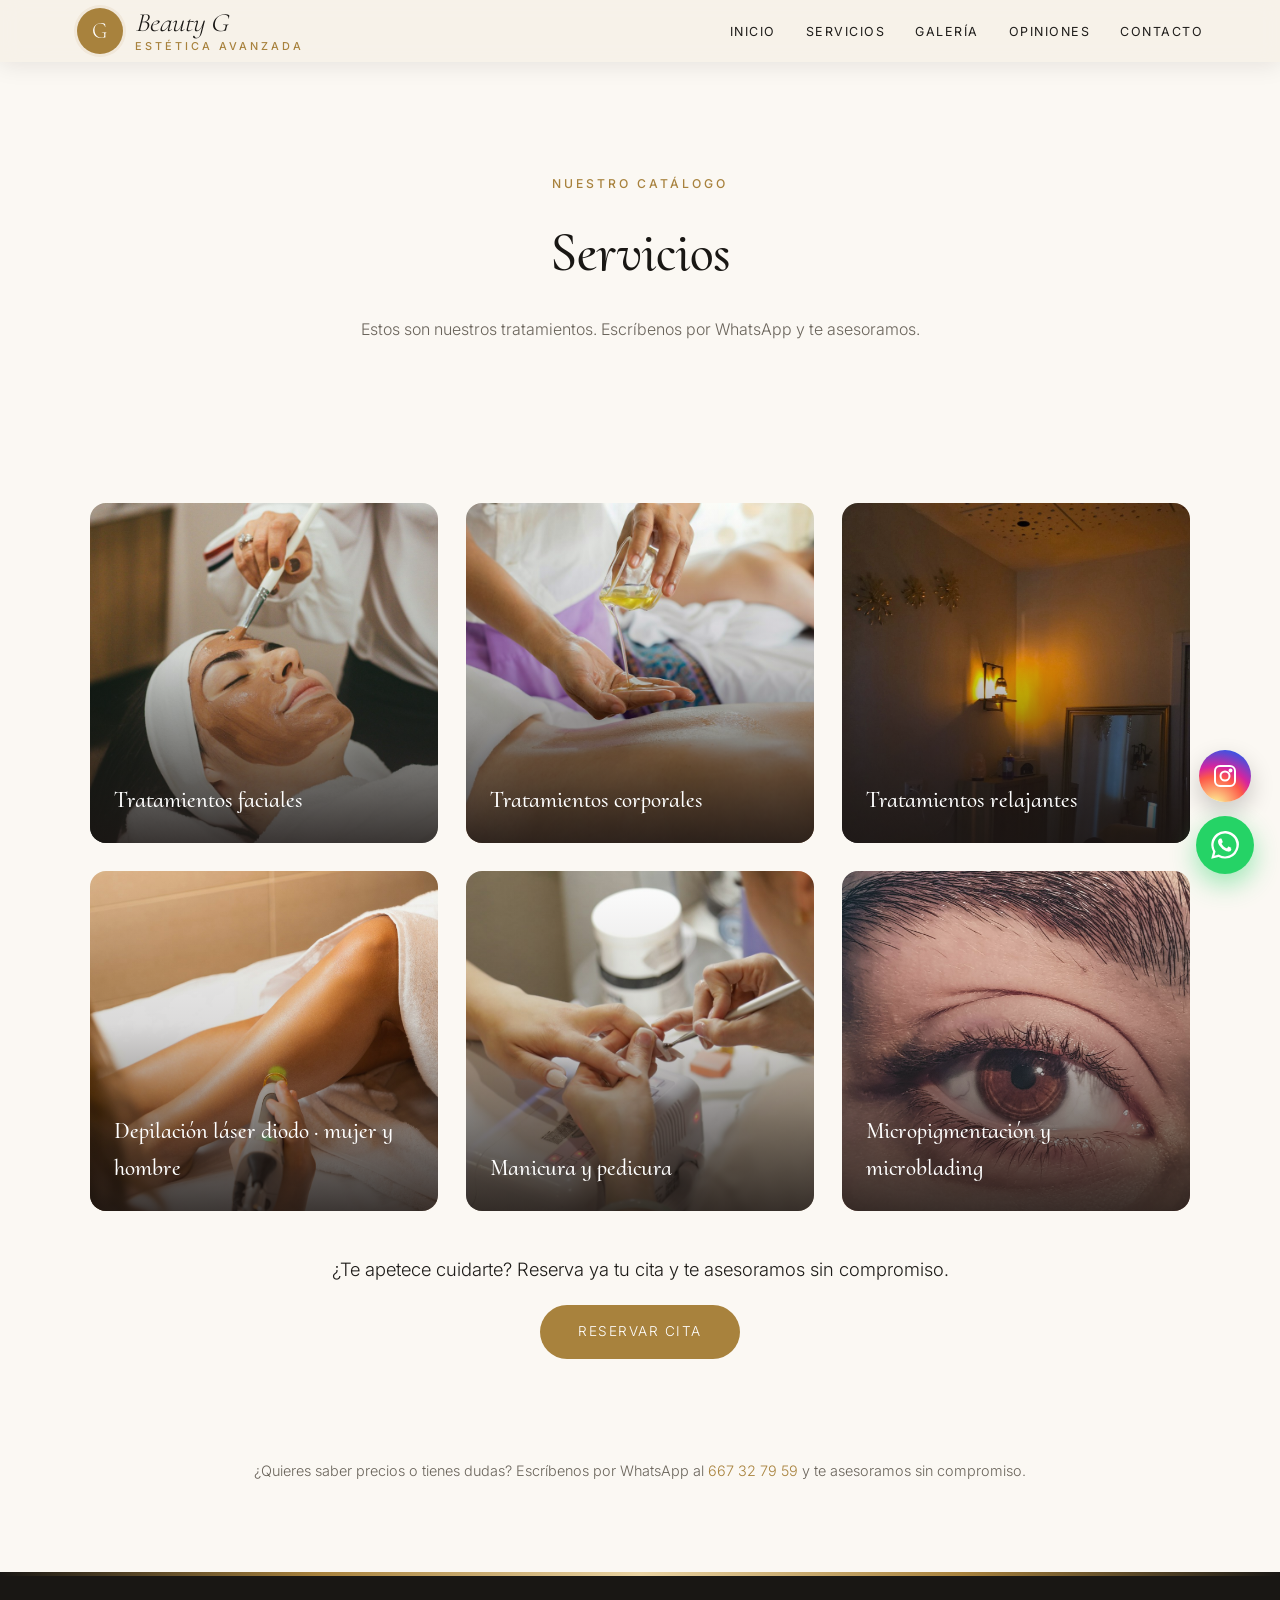
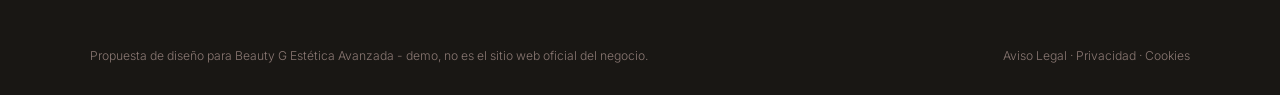
==== commit 5da928a8: "Add files via upload" ====
--- a/servicios.html
+++ b/servicios.html
@@ -19,7 +19,7 @@
 <div class="page-hero">
   <span class="eyebrow">Nuestro catálogo</span>
   <h1>Servicios</h1>
-  <p>Organizados por categoría. Toca una tarjeta para ver los servicios y pedir precio o cita.</p>
+  <p>Estos son nuestros tratamientos. Escr&iacute;benos por WhatsApp y te asesoramos.</p>
 </div>
 
 <section>
@@ -27,10 +27,11 @@
     <div class="svc-static"><img src="us_facial.jpg" alt="Tratamientos faciales" loading="lazy"><h3>Tratamientos faciales</h3></div>
     <div class="svc-static"><img src="us_corporal.jpg" alt="Tratamientos corporales" loading="lazy"><h3>Tratamientos corporales</h3></div>
     <div class="svc-static"><img src="local_cabina.jpg" alt="Tratamientos relajantes" loading="lazy"><h3>Tratamientos relajantes</h3></div>
-    <div class="svc-static"><img src="us_laser.jpg" alt="DepilaciÃ³n lÃ¡ser diodo Â· mujer y hombre" loading="lazy"><h3>DepilaciÃ³n lÃ¡ser diodo Â· mujer y hombre</h3></div>
+    <div class="svc-static"><img src="us_laser.jpg" alt="Depilaci&oacute;n l&aacute;ser diodo &middot; mujer y hombre" loading="lazy"><h3>Depilaci&oacute;n l&aacute;ser diodo &middot; mujer y hombre</h3></div>
     <div class="svc-static"><img src="us_manos.jpg" alt="Manicura y pedicura" loading="lazy"><h3>Manicura y pedicura</h3></div>
-    <div class="svc-static"><img src="us_micro.jpg" alt="MicropigmentaciÃ³n y microblading" loading="lazy"><h3>MicropigmentaciÃ³n y microblading</h3></div>
+    <div class="svc-static"><img src="us_micro.jpg" alt="Micropigmentaci&oacute;n y microblading" loading="lazy"><h3>Micropigmentaci&oacute;n y microblading</h3></div>
   </div>
+  <div class="svc-cta"><p>&iquest;Te apetece cuidarte? Reserva ya tu cita y te asesoramos sin compromiso.</p><a class="btn-primary svc-cta-btn" href="https://wa.me/34667327959?text=Hola%2C%20quiero%20reservar%20una%20cita%20en%20Beauty%20G" target="_blank" rel="noopener">Reservar cita</a></div>
 </section>
 
 <p class="services-note">¿Quieres saber precios o tienes dudas? Escríbenos por WhatsApp al <a href="https://wa.me/34667327959" target="_blank" rel="noopener" style="color:var(--red)">667 32 79 59</a> y te asesoramos sin compromiso.</p>
--- a/styles.css
+++ b/styles.css
@@ -239,12 +239,16 @@
 .brands{display:flex;flex-wrap:wrap;gap:12px;justify-content:center;margin-top:26px;}
 .brands span{border:1px solid var(--line);border-radius:30px;padding:8px 18px;font-size:.78rem;letter-spacing:1.5px;text-transform:uppercase;color:var(--muted);background:var(--paper);}
 
-/* Beauty G: tarjetas fijas de servicios y galerÃ­a uniforme */
+/* Beauty G: tarjetas fijas de servicios y galeria uniforme */
 .svc-static-grid{display:grid;grid-template-columns:repeat(3,1fr);gap:28px;max-width:1150px;margin:0 auto;}
 .svc-static{position:relative;border-radius:16px;overflow:hidden;height:340px;background:var(--tint);}
 .svc-static img{width:100%;height:100%;object-fit:cover;}
 .svc-static::after{content:'';position:absolute;inset:0;background:linear-gradient(to top,rgba(28,22,20,.85) 0%,rgba(28,22,20,.15) 55%,transparent 100%);}
 .svc-static h3{position:absolute;left:0;right:0;bottom:0;margin:0;padding:24px;color:#fff;font-size:1.45rem;z-index:2;}
+.svc-cta{text-align:center;margin:44px auto 0;max-width:700px;}
+.svc-cta p{font-size:1.15rem;color:var(--ink);margin:0 0 20px;}
+.svc-cta-btn{display:inline-block;background:var(--red);color:#fff;padding:16px 38px;border-radius:30px;font-size:.85rem;letter-spacing:1.5px;text-transform:uppercase;text-decoration:none;transition:background .2s;}
+.svc-cta-btn:hover{background:var(--red-dark);}
 .gallery{grid-template-columns:repeat(3,1fr);grid-auto-rows:340px;}
 .gallery .big{grid-column:auto;grid-row:auto;}
 @media (max-width:900px){
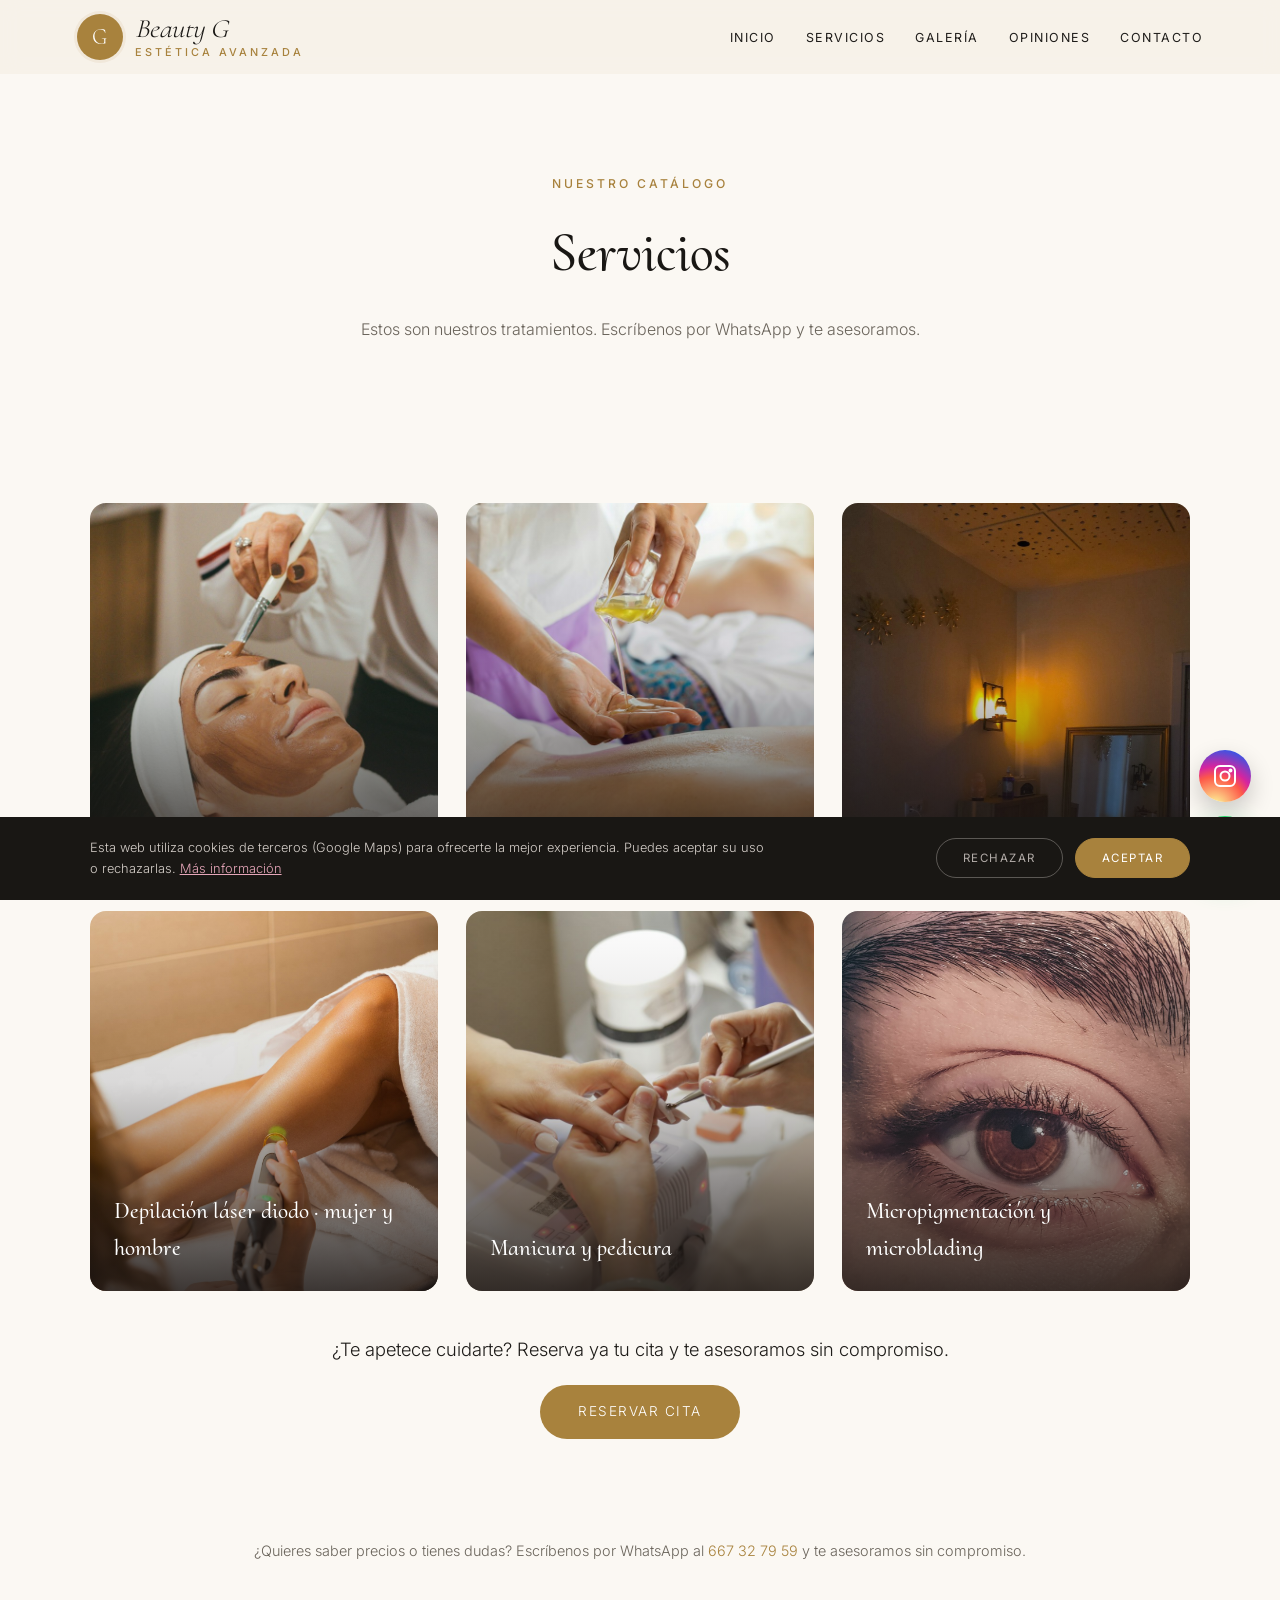
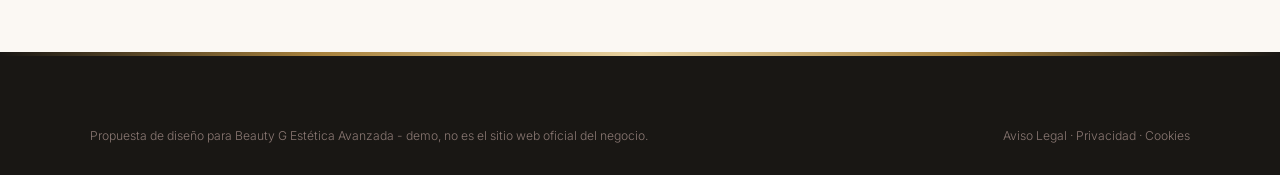
==== commit f943c5ac: "Add files via upload" ====
--- a/servicios.html
+++ b/servicios.html
@@ -24,12 +24,12 @@
 
 <section>
   <div class="svc-static-grid">
-    <div class="svc-static"><img src="us_facial.jpg" alt="Tratamientos faciales" loading="lazy"><h3>Tratamientos faciales</h3></div>
-    <div class="svc-static"><img src="us_corporal.jpg" alt="Tratamientos corporales" loading="lazy"><h3>Tratamientos corporales</h3></div>
-    <div class="svc-static"><img src="local_cabina.jpg" alt="Tratamientos relajantes" loading="lazy"><h3>Tratamientos relajantes</h3></div>
-    <div class="svc-static"><img src="us_laser.jpg" alt="Depilaci&oacute;n l&aacute;ser diodo &middot; mujer y hombre" loading="lazy"><h3>Depilaci&oacute;n l&aacute;ser diodo &middot; mujer y hombre</h3></div>
-    <div class="svc-static"><img src="us_manos.jpg" alt="Manicura y pedicura" loading="lazy"><h3>Manicura y pedicura</h3></div>
-    <div class="svc-static"><img src="us_micro.jpg" alt="Micropigmentaci&oacute;n y microblading" loading="lazy"><h3>Micropigmentaci&oacute;n y microblading</h3></div>
+    <div class="svc-static" tabindex="0" role="button" aria-label="Tratamientos faciales: ver resumen"><div class="svc-inner"><div class="svc-front"><img src="us_facial.jpg" alt="Tratamientos faciales" loading="lazy"><h3>Tratamientos faciales</h3><span class="svc-hint">Toca para ver m&aacute;s</span></div><div class="svc-back"><h3>Tratamientos faciales</h3><p>Cada piel es única: la cuidamos con estética avanzada y cosmética profesional para que luzca luminosa y revitalizada.</p><ul><li>Higiene facial profunda</li><li>Tratamiento antiedad</li><li>Ritual de luminosidad</li><li>Hidratación y revitalización</li><li>Peeling facial</li><li>Dermapen (microneedling)</li></ul><p class="svc-foot">Valoramos tu piel antes de empezar.</p></div></div></div>
+    <div class="svc-static" tabindex="0" role="button" aria-label="Tratamientos corporales: ver resumen"><div class="svc-inner"><div class="svc-front"><img src="us_corporal.jpg" alt="Tratamientos corporales" loading="lazy"><h3>Tratamientos corporales</h3><span class="svc-hint">Toca para ver m&aacute;s</span></div><div class="svc-back"><h3>Tratamientos corporales</h3><p>Tratamientos personalizados para cuidar tu silueta y el aspecto de tu piel.</p><ul><li>Reductores y remodelantes</li><li>Anticelulíticos</li><li>Radiofrecuencia corporal</li><li>Bellaction Duo</li><li>Maderoterapia</li><li>Reafirmación corporal</li><li>Exfoliación corporal</li></ul><p class="svc-foot">Te aconsejamos según tus objetivos.</p></div></div></div>
+    <div class="svc-static" tabindex="0" role="button" aria-label="Tratamientos relajantes: ver resumen"><div class="svc-inner"><div class="svc-front"><img src="local_cabina.jpg" alt="Tratamientos relajantes" loading="lazy"><h3>Tratamientos relajantes</h3><span class="svc-hint">Toca para ver m&aacute;s</span></div><div class="svc-back"><h3>Tratamientos relajantes</h3><p>Rituales de bienestar para desconectar y regalarte un momento de relajación. Combinamos exfoliación, hidratación y cuidados corporales para una piel suave y cuidada.</p><p class="svc-foot">Un momento solo para ti.</p></div></div></div>
+    <div class="svc-static nofl"><div class="svc-inner"><div class="svc-front"><img src="us_laser.jpg" alt="Depilación láser diodo · mujer y hombre" loading="lazy"><h3>Depilación láser diodo · mujer y hombre</h3></div></div></div>
+    <div class="svc-static nofl"><div class="svc-inner"><div class="svc-front"><img src="us_manos.jpg" alt="Manicura y pedicura" loading="lazy"><h3>Manicura y pedicura</h3></div></div></div>
+    <div class="svc-static nofl"><div class="svc-inner"><div class="svc-front"><img src="us_micro.jpg" alt="Micropigmentación y microblading" loading="lazy"><h3>Micropigmentación y microblading</h3></div></div></div>
   </div>
   <div class="svc-cta"><p>&iquest;Te apetece cuidarte? Reserva ya tu cita y te asesoramos sin compromiso.</p><a class="btn-primary svc-cta-btn" href="https://wa.me/34667327959?text=Hola%2C%20quiero%20reservar%20una%20cita%20en%20Beauty%20G" target="_blank" rel="noopener">Reservar cita</a></div>
 </section>
--- a/styles.css
+++ b/styles.css
@@ -241,21 +241,36 @@
 
 /* Beauty G: tarjetas fijas de servicios y galeria uniforme */
 .svc-static-grid{display:grid;grid-template-columns:repeat(3,1fr);gap:28px;max-width:1150px;margin:0 auto;}
-.svc-static{position:relative;border-radius:16px;overflow:hidden;height:340px;background:var(--tint);}
-.svc-static img{width:100%;height:100%;object-fit:cover;}
-.svc-static::after{content:'';position:absolute;inset:0;background:linear-gradient(to top,rgba(28,22,20,.85) 0%,rgba(28,22,20,.15) 55%,transparent 100%);}
-.svc-static h3{position:absolute;left:0;right:0;bottom:0;margin:0;padding:24px;color:#fff;font-size:1.45rem;z-index:2;}
+.svc-static{height:380px;perspective:1200px;cursor:pointer;outline:none;}
+.svc-inner{position:relative;width:100%;height:100%;transition:transform .7s;transform-style:preserve-3d;}
+.svc-static.flipped .svc-inner{transform:rotateY(180deg);}
+.svc-static.nofl{cursor:default;}
+.svc-static.nofl .svc-front h3{bottom:0;padding:24px;}
+.svc-front,.svc-back{position:absolute;inset:0;border-radius:16px;overflow:hidden;backface-visibility:hidden;-webkit-backface-visibility:hidden;}
+.svc-front{background:var(--tint);}
+.svc-front img{width:100%;height:100%;object-fit:cover;}
+.svc-front::after{content:'';position:absolute;inset:0;background:linear-gradient(to top,rgba(28,22,20,.85) 0%,rgba(28,22,20,.15) 55%,transparent 100%);}
+.svc-front h3{position:absolute;left:0;right:0;bottom:30px;margin:0;padding:0 24px;color:#fff;font-size:1.45rem;z-index:2;}
+.svc-hint{position:absolute;left:24px;bottom:16px;z-index:2;color:#f1e6dc;font-size:.68rem;letter-spacing:1.5px;text-transform:uppercase;}
+.svc-back{transform:rotateY(180deg);background:var(--paper);border:1px solid rgba(168,130,61,.35);padding:26px 24px;display:flex;flex-direction:column;justify-content:center;text-align:center;}
+.svc-back h3{font-size:1.35rem;margin:0 0 10px;color:var(--red);}
+.svc-back p{font-size:.88rem;line-height:1.6;margin:0 0 10px;color:var(--ink);}
+.svc-back ul{list-style:none;padding:0;margin:4px 0 12px;display:flex;flex-wrap:wrap;justify-content:center;gap:6px;}
+.svc-back li{font-size:.76rem;border:1px solid rgba(168,130,61,.4);border-radius:20px;padding:4px 10px;color:var(--ink);}
+.svc-back .svc-foot{font-size:.8rem;font-style:italic;color:var(--red);margin:0;}
+.svc-static:focus-visible .svc-inner{box-shadow:0 0 0 3px var(--red);border-radius:16px;}
 .svc-cta{text-align:center;margin:44px auto 0;max-width:700px;}
 .svc-cta p{font-size:1.15rem;color:var(--ink);margin:0 0 20px;}
 .svc-cta-btn{display:inline-block;background:var(--red);color:#fff;padding:16px 38px;border-radius:30px;font-size:.85rem;letter-spacing:1.5px;text-transform:uppercase;text-decoration:none;transition:background .2s;}
 .svc-cta-btn:hover{background:var(--red-dark);}
-.gallery{grid-template-columns:repeat(3,1fr);grid-auto-rows:340px;}
+.gallery{grid-template-columns:repeat(4,1fr);grid-auto-rows:360px;}
 .gallery .big{grid-column:auto;grid-row:auto;}
 @media (max-width:900px){
   .svc-static-grid{grid-template-columns:1fr 1fr;gap:18px;}
-  .svc-static{height:260px;}
-  .gallery{grid-template-columns:1fr;grid-auto-rows:300px;}
+  .svc-static{height:360px;}
+  .gallery{grid-template-columns:1fr 1fr;grid-auto-rows:300px;}
 }
 @media (max-width:560px){
   .svc-static-grid{grid-template-columns:1fr;}
+  .gallery{grid-template-columns:1fr;grid-auto-rows:320px;}
 }
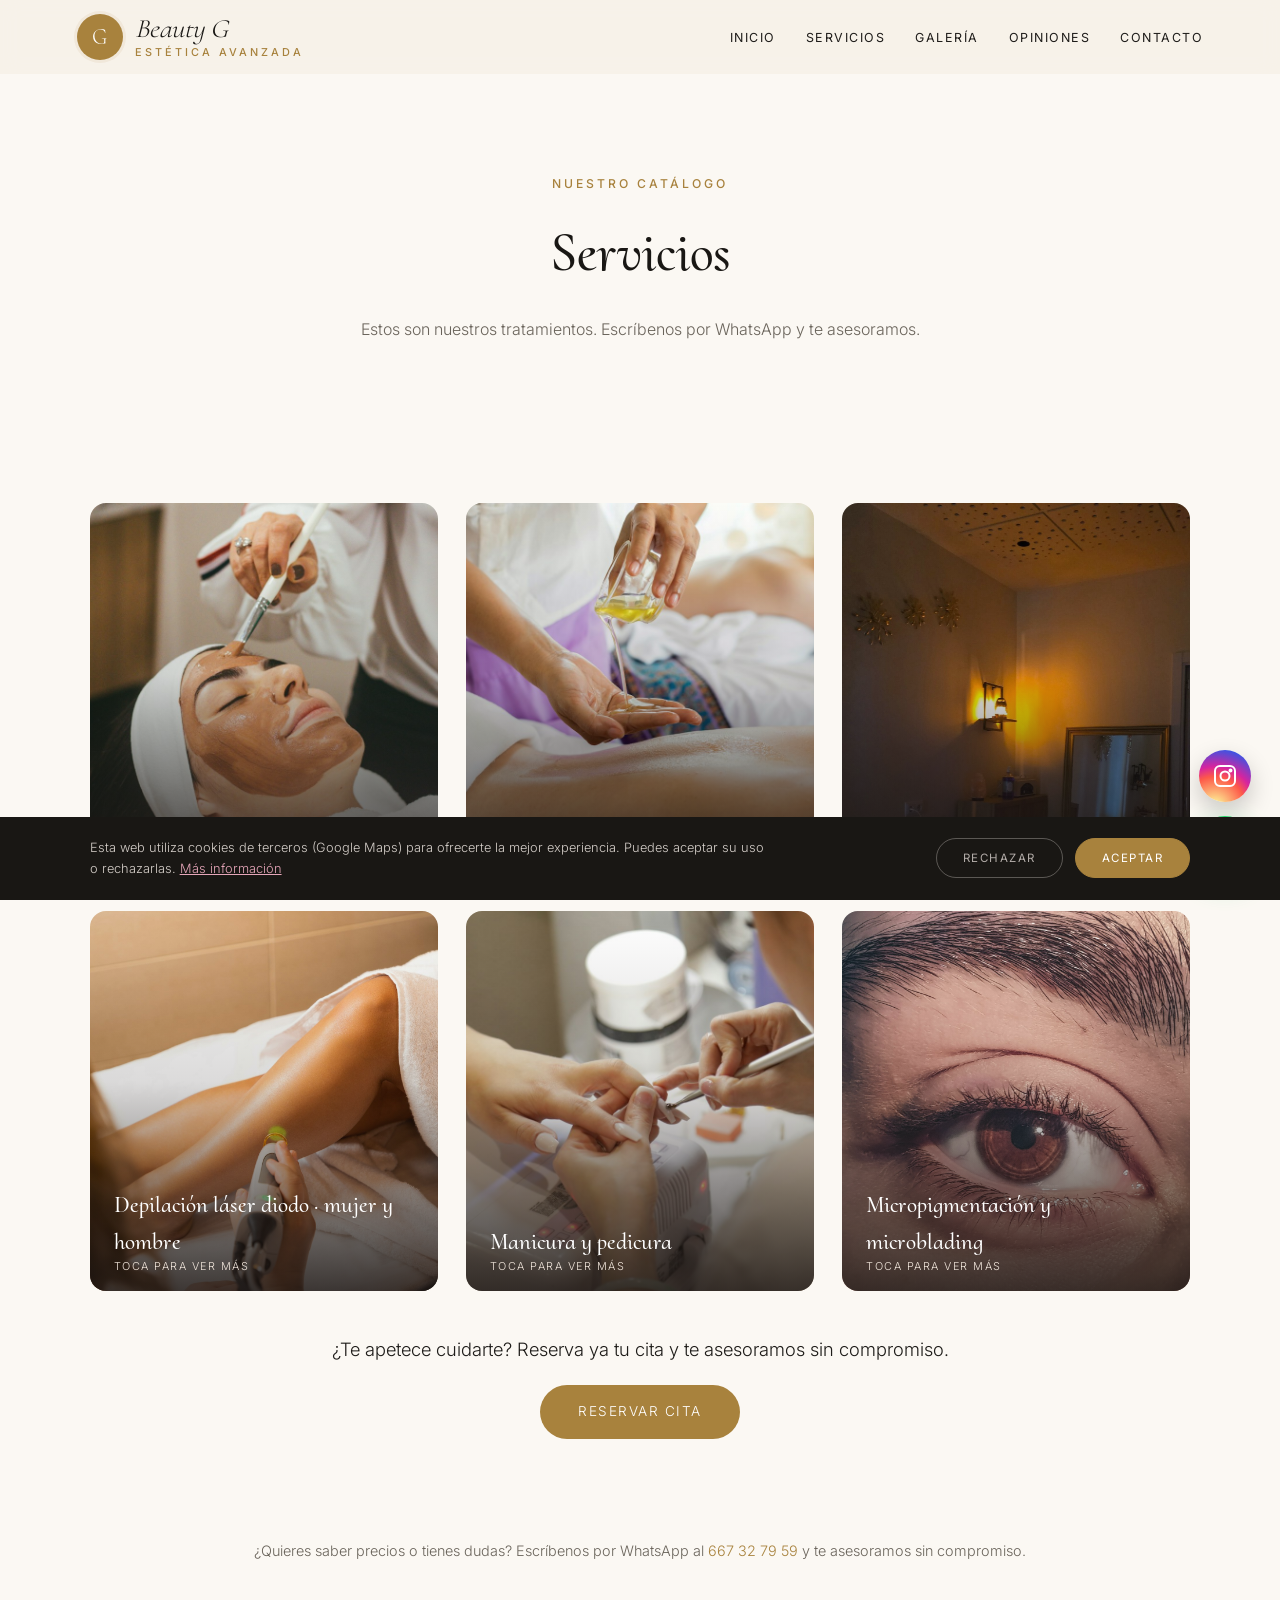
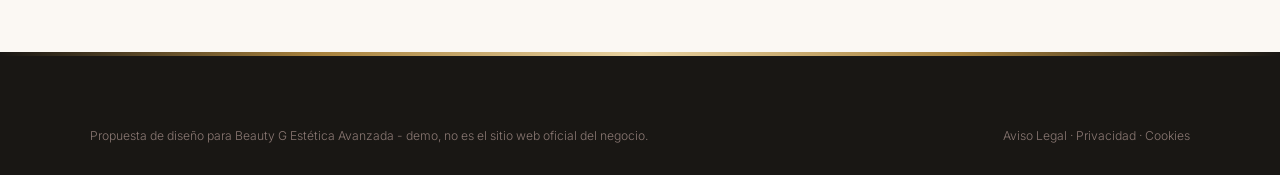
==== commit 48cd6096: "Add files via upload" ====
--- a/servicios.html
+++ b/servicios.html
@@ -27,9 +27,9 @@
     <div class="svc-static" tabindex="0" role="button" aria-label="Tratamientos faciales: ver resumen"><div class="svc-inner"><div class="svc-front"><img src="us_facial.jpg" alt="Tratamientos faciales" loading="lazy"><h3>Tratamientos faciales</h3><span class="svc-hint">Toca para ver m&aacute;s</span></div><div class="svc-back"><h3>Tratamientos faciales</h3><p>Cada piel es única: la cuidamos con estética avanzada y cosmética profesional para que luzca luminosa y revitalizada.</p><ul><li>Higiene facial profunda</li><li>Tratamiento antiedad</li><li>Ritual de luminosidad</li><li>Hidratación y revitalización</li><li>Peeling facial</li><li>Dermapen (microneedling)</li></ul><p class="svc-foot">Valoramos tu piel antes de empezar.</p></div></div></div>
     <div class="svc-static" tabindex="0" role="button" aria-label="Tratamientos corporales: ver resumen"><div class="svc-inner"><div class="svc-front"><img src="us_corporal.jpg" alt="Tratamientos corporales" loading="lazy"><h3>Tratamientos corporales</h3><span class="svc-hint">Toca para ver m&aacute;s</span></div><div class="svc-back"><h3>Tratamientos corporales</h3><p>Tratamientos personalizados para cuidar tu silueta y el aspecto de tu piel.</p><ul><li>Reductores y remodelantes</li><li>Anticelulíticos</li><li>Radiofrecuencia corporal</li><li>Bellaction Duo</li><li>Maderoterapia</li><li>Reafirmación corporal</li><li>Exfoliación corporal</li></ul><p class="svc-foot">Te aconsejamos según tus objetivos.</p></div></div></div>
     <div class="svc-static" tabindex="0" role="button" aria-label="Tratamientos relajantes: ver resumen"><div class="svc-inner"><div class="svc-front"><img src="local_cabina.jpg" alt="Tratamientos relajantes" loading="lazy"><h3>Tratamientos relajantes</h3><span class="svc-hint">Toca para ver m&aacute;s</span></div><div class="svc-back"><h3>Tratamientos relajantes</h3><p>Rituales de bienestar para desconectar y regalarte un momento de relajación. Combinamos exfoliación, hidratación y cuidados corporales para una piel suave y cuidada.</p><p class="svc-foot">Un momento solo para ti.</p></div></div></div>
-    <div class="svc-static nofl"><div class="svc-inner"><div class="svc-front"><img src="us_laser.jpg" alt="Depilación láser diodo · mujer y hombre" loading="lazy"><h3>Depilación láser diodo · mujer y hombre</h3></div></div></div>
-    <div class="svc-static nofl"><div class="svc-inner"><div class="svc-front"><img src="us_manos.jpg" alt="Manicura y pedicura" loading="lazy"><h3>Manicura y pedicura</h3></div></div></div>
-    <div class="svc-static nofl"><div class="svc-inner"><div class="svc-front"><img src="us_micro.jpg" alt="Micropigmentación y microblading" loading="lazy"><h3>Micropigmentación y microblading</h3></div></div></div>
+    <div class="svc-static" tabindex="0" role="button" aria-label="Depilación láser diodo · mujer y hombre: ver resumen"><div class="svc-inner"><div class="svc-front"><img src="us_laser.jpg" alt="Depilación láser diodo · mujer y hombre" loading="lazy"><h3>Depilación láser diodo · mujer y hombre</h3><span class="svc-hint">Toca para ver m&aacute;s</span></div><div class="svc-back"><h3>Depilación láser diodo · mujer y hombre</h3><p>Depilación con láser de diodo para mujer y hombre: una piel suave y sin vello, con resultados duraderos.</p><p class="svc-foot">Te informamos de zonas y sesiones sin compromiso.</p></div></div></div>
+    <div class="svc-static" tabindex="0" role="button" aria-label="Manicura y pedicura: ver resumen"><div class="svc-inner"><div class="svc-front"><img src="us_manos.jpg" alt="Manicura y pedicura" loading="lazy"><h3>Manicura y pedicura</h3><span class="svc-hint">Toca para ver m&aacute;s</span></div><div class="svc-back"><h3>Manicura y pedicura</h3><p>Manos y pies cuidados y bonitos, para tu día a día o para una ocasión especial.</p><p class="svc-foot">Reserva tu cita por WhatsApp.</p></div></div></div>
+    <div class="svc-static" tabindex="0" role="button" aria-label="Micropigmentación y microblading: ver resumen"><div class="svc-inner"><div class="svc-front"><img src="us_micro.jpg" alt="Micropigmentación y microblading" loading="lazy"><h3>Micropigmentación y microblading</h3><span class="svc-hint">Toca para ver m&aacute;s</span></div><div class="svc-back"><h3>Micropigmentación y microblading</h3><p>Cejas definidas y con un resultado natural, adaptadas a tu rostro.</p><p class="svc-foot">Te asesoramos antes de empezar.</p></div></div></div>
   </div>
   <div class="svc-cta"><p>&iquest;Te apetece cuidarte? Reserva ya tu cita y te asesoramos sin compromiso.</p><a class="btn-primary svc-cta-btn" href="https://wa.me/34667327959?text=Hola%2C%20quiero%20reservar%20una%20cita%20en%20Beauty%20G" target="_blank" rel="noopener">Reservar cita</a></div>
 </section>
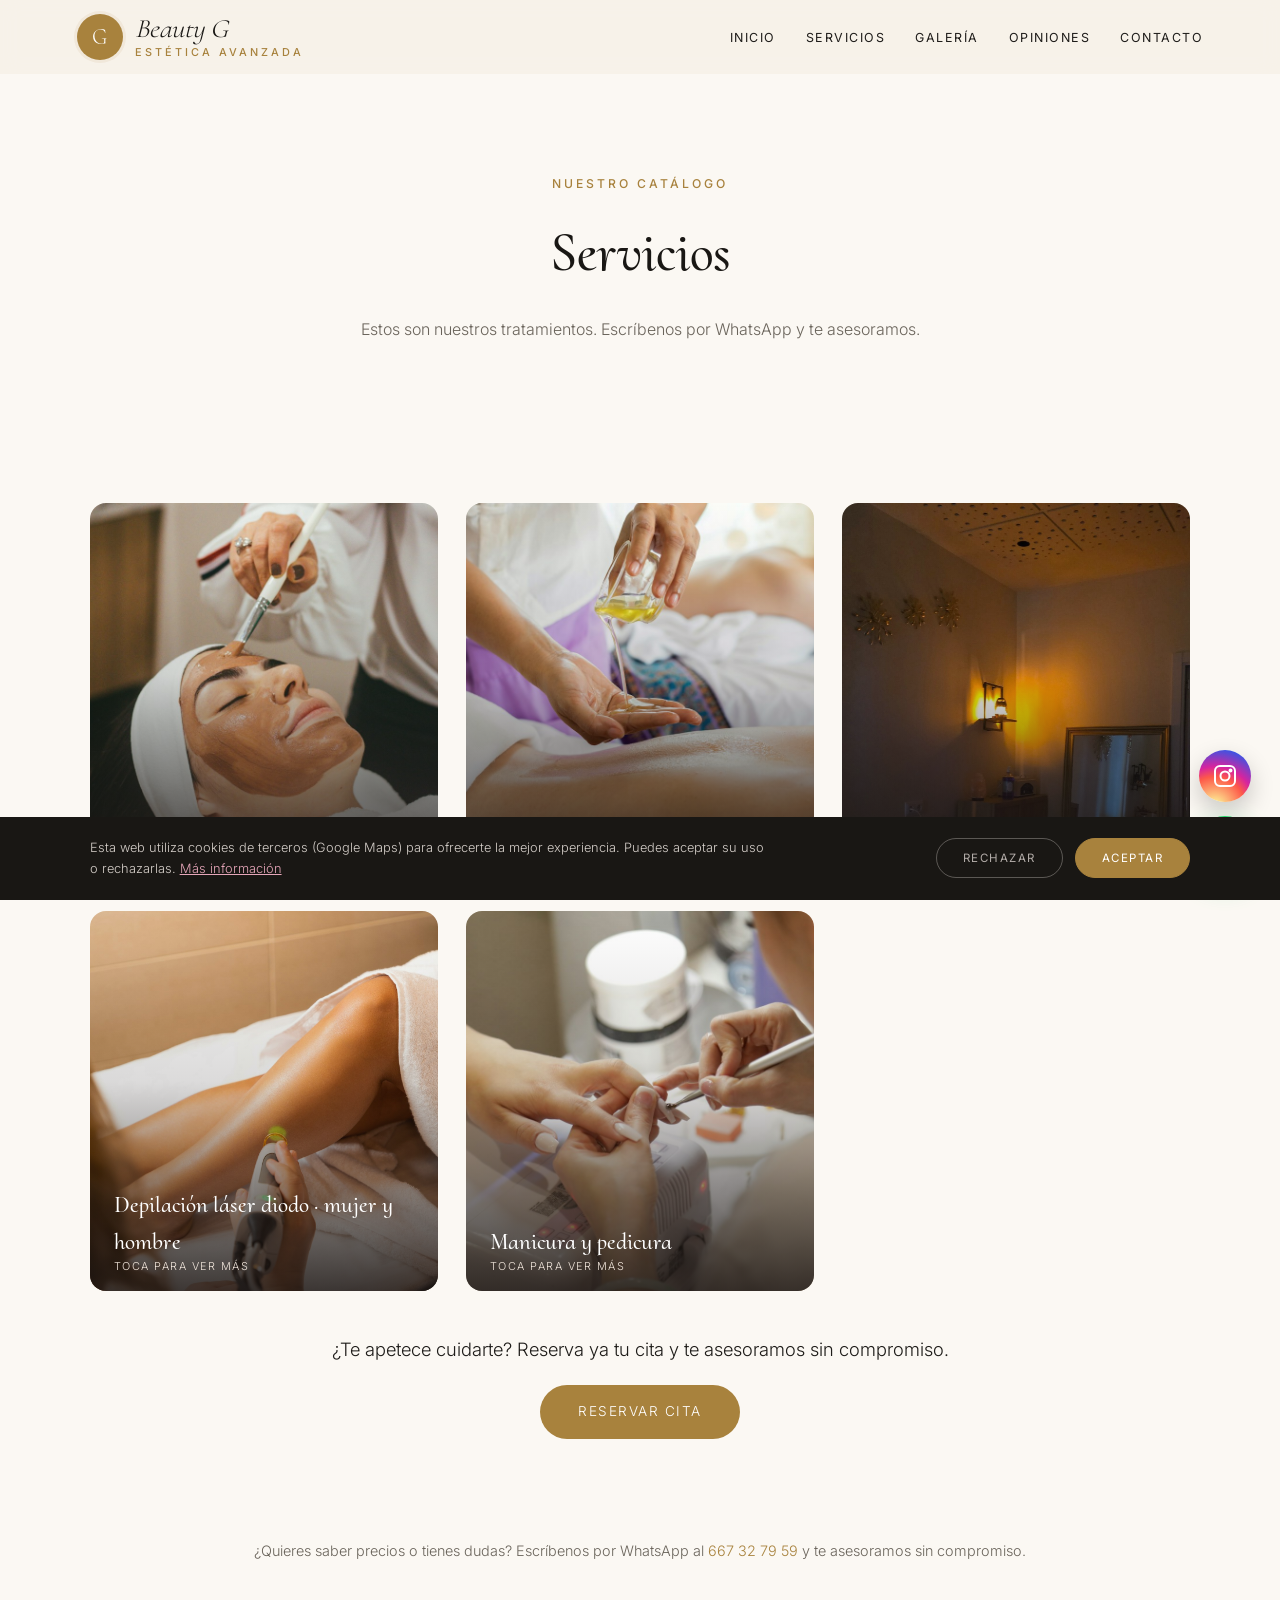
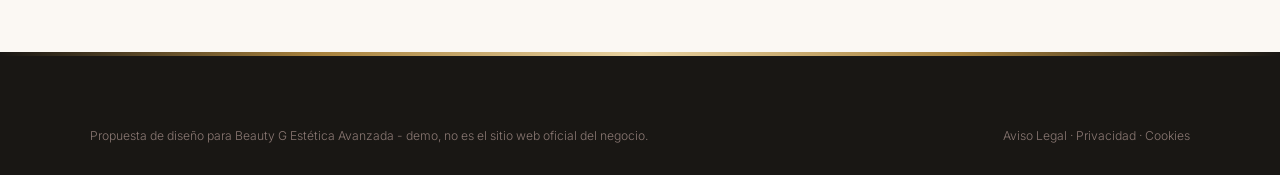
==== commit fd28f36e: "Add files via upload" ====
--- a/servicios.html
+++ b/servicios.html
@@ -24,7 +24,7 @@
 
 <section>
   <div class="svc-static-grid">
-    <div class="svc-static" tabindex="0" role="button" aria-label="Tratamientos faciales: ver resumen"><div class="svc-inner"><div class="svc-front"><img src="us_facial.jpg" alt="Tratamientos faciales" loading="lazy"><h3>Tratamientos faciales</h3><span class="svc-hint">Toca para ver m&aacute;s</span></div><div class="svc-back"><h3>Tratamientos faciales</h3><p>Cada piel es única: la cuidamos con estética avanzada y cosmética profesional para que luzca luminosa y revitalizada.</p><ul><li>Higiene facial profunda</li><li>Tratamiento antiedad</li><li>Ritual de luminosidad</li><li>Hidratación y revitalización</li><li>Peeling facial</li><li>Dermapen (microneedling)</li></ul><p class="svc-foot">Valoramos tu piel antes de empezar.</p></div></div></div>
+    <div class="svc-static" tabindex="0" role="button" aria-label="Tratamientos faciales: ver resumen"><div class="svc-inner"><div class="svc-front"><img src="us_facial.jpg" alt="Tratamientos faciales" loading="lazy"><h3>Tratamientos faciales</h3><span class="svc-hint">Toca para ver m&aacute;s</span></div><div class="svc-back"><h3>Tratamientos faciales</h3><p>Cada piel es única: la cuidamos con estética avanzada y cosmética profesional para que luzca luminosa y revitalizada.</p><ul><li>Higiene facial profunda</li><li>Tratamiento antiedad</li><li>Ritual de luminosidad</li><li>Hidratación y revitalización</li><li>Peeling facial</li><li>Dermapen</li></ul><p class="svc-foot">Valoramos tu piel antes de empezar.</p></div></div></div>
     <div class="svc-static" tabindex="0" role="button" aria-label="Tratamientos corporales: ver resumen"><div class="svc-inner"><div class="svc-front"><img src="us_corporal.jpg" alt="Tratamientos corporales" loading="lazy"><h3>Tratamientos corporales</h3><span class="svc-hint">Toca para ver m&aacute;s</span></div><div class="svc-back"><h3>Tratamientos corporales</h3><p>Tratamientos personalizados para cuidar tu silueta y el aspecto de tu piel.</p><ul><li>Reductores y remodelantes</li><li>Anticelulíticos</li><li>Radiofrecuencia corporal</li><li>Bellaction Duo</li><li>Maderoterapia</li><li>Reafirmación corporal</li><li>Exfoliación corporal</li></ul><p class="svc-foot">Te aconsejamos según tus objetivos.</p></div></div></div>
     <div class="svc-static" tabindex="0" role="button" aria-label="Tratamientos relajantes: ver resumen"><div class="svc-inner"><div class="svc-front"><img src="local_cabina.jpg" alt="Tratamientos relajantes" loading="lazy"><h3>Tratamientos relajantes</h3><span class="svc-hint">Toca para ver m&aacute;s</span></div><div class="svc-back"><h3>Tratamientos relajantes</h3><p>Rituales de bienestar para desconectar y regalarte un momento de relajación. Combinamos exfoliación, hidratación y cuidados corporales para una piel suave y cuidada.</p><p class="svc-foot">Un momento solo para ti.</p></div></div></div>
     <div class="svc-static" tabindex="0" role="button" aria-label="Depilación láser diodo · mujer y hombre: ver resumen"><div class="svc-inner"><div class="svc-front"><img src="us_laser.jpg" alt="Depilación láser diodo · mujer y hombre" loading="lazy"><h3>Depilación láser diodo · mujer y hombre</h3><span class="svc-hint">Toca para ver m&aacute;s</span></div><div class="svc-back"><h3>Depilación láser diodo · mujer y hombre</h3><p>Depilación con láser de diodo para mujer y hombre: una piel suave y sin vello, con resultados duraderos.</p><p class="svc-foot">Te informamos de zonas y sesiones sin compromiso.</p></div></div></div>
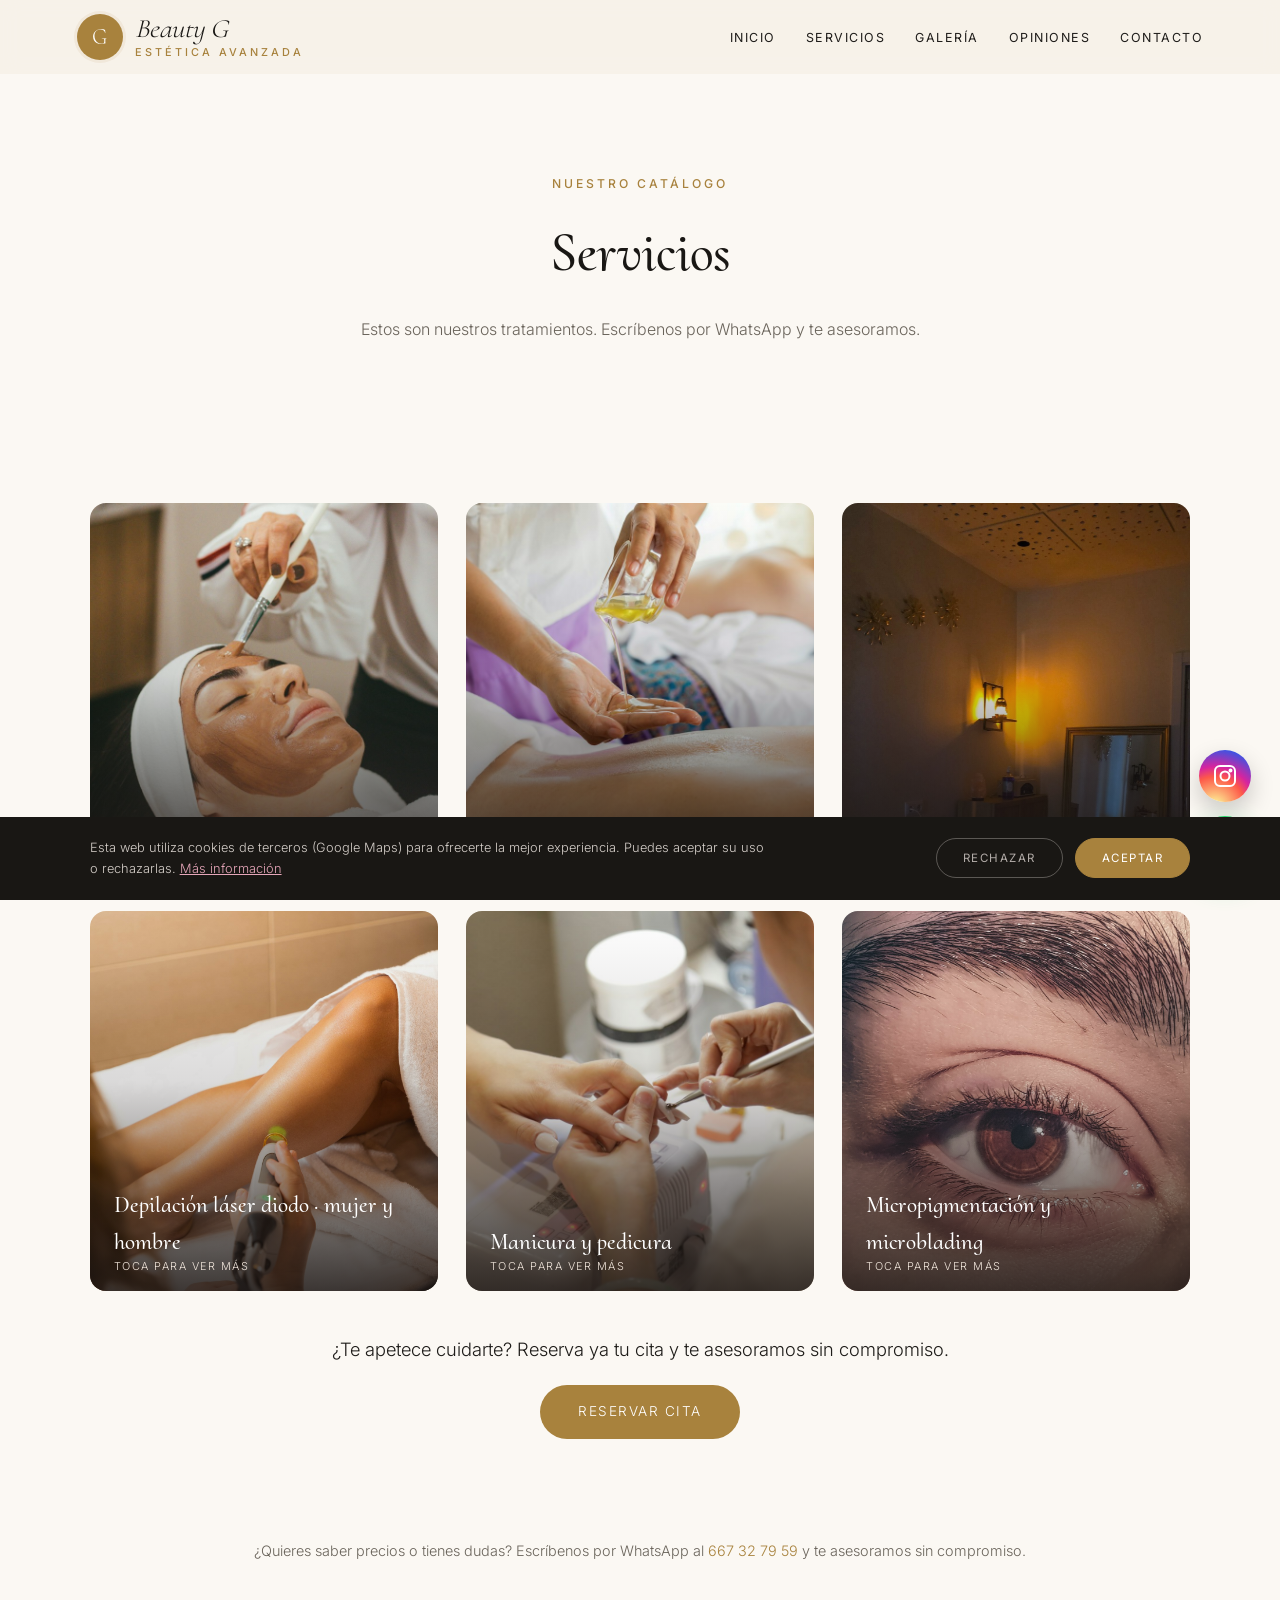
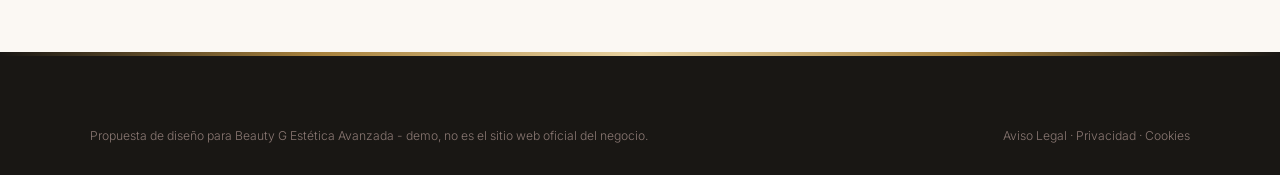
==== commit ce71f8f6: "Add files via upload" ====
--- a/servicios.html
+++ b/servicios.html
@@ -24,8 +24,8 @@
 
 <section>
   <div class="svc-static-grid">
-    <div class="svc-static" tabindex="0" role="button" aria-label="Tratamientos faciales: ver resumen"><div class="svc-inner"><div class="svc-front"><img src="us_facial.jpg" alt="Tratamientos faciales" loading="lazy"><h3>Tratamientos faciales</h3><span class="svc-hint">Toca para ver m&aacute;s</span></div><div class="svc-back"><h3>Tratamientos faciales</h3><p>Cada piel es única: la cuidamos con estética avanzada y cosmética profesional para que luzca luminosa y revitalizada.</p><ul><li>Higiene facial profunda</li><li>Tratamiento antiedad</li><li>Ritual de luminosidad</li><li>Hidratación y revitalización</li><li>Peeling facial</li><li>Dermapen</li></ul><p class="svc-foot">Valoramos tu piel antes de empezar.</p></div></div></div>
-    <div class="svc-static" tabindex="0" role="button" aria-label="Tratamientos corporales: ver resumen"><div class="svc-inner"><div class="svc-front"><img src="us_corporal.jpg" alt="Tratamientos corporales" loading="lazy"><h3>Tratamientos corporales</h3><span class="svc-hint">Toca para ver m&aacute;s</span></div><div class="svc-back"><h3>Tratamientos corporales</h3><p>Tratamientos personalizados para cuidar tu silueta y el aspecto de tu piel.</p><ul><li>Reductores y remodelantes</li><li>Anticelulíticos</li><li>Radiofrecuencia corporal</li><li>Bellaction Duo</li><li>Maderoterapia</li><li>Reafirmación corporal</li><li>Exfoliación corporal</li></ul><p class="svc-foot">Te aconsejamos según tus objetivos.</p></div></div></div>
+    <div class="svc-static" tabindex="0" role="button" aria-label="Tratamientos faciales: ver resumen"><div class="svc-inner"><div class="svc-front"><img src="us_facial.jpg" alt="Tratamientos faciales" loading="lazy"><h3>Tratamientos faciales</h3><span class="svc-hint">Toca para ver m&aacute;s</span></div><div class="svc-back"><h3>Tratamientos faciales</h3><p>Cada piel es única: la cuidamos con estética avanzada y cosmética profesional para que luzca luminosa y revitalizada.</p><ul><li>Higiene facial profunda</li><li>Tratamiento antiedad</li><li>Ritual de luminosidad</li><li>Hidratación y revitalización</li><li>Peeling facial</li><li>Dermapen (microneedling)</li></ul><p class="svc-foot">Valoramos tu piel antes de empezar.</p></div></div></div>
+    <div class="svc-static" tabindex="0" role="button" aria-label="Tratamientos corporales: ver resumen"><div class="svc-inner"><div class="svc-front"><img src="us_corporal.jpg" alt="Tratamientos corporales" loading="lazy"><h3>Tratamientos corporales</h3><span class="svc-hint">Toca para ver m&aacute;s</span></div><div class="svc-back"><h3>Tratamientos corporales</h3><p>Tratamientos personalizados para cuidar tu silueta y el aspecto de tu piel.</p><ul><li>Reductores y remodelantes</li><li>Anticelulíticos</li><li>Radiofrecuencia corporal</li><li>Bellaction Duo</li><li>Maderoterapia</li><li>Reafirmación corporal</li><li>Exfoliación corporal</li><li>Presoterapia corporal</li></ul><p class="svc-foot">Te aconsejamos según tus objetivos.</p></div></div></div>
     <div class="svc-static" tabindex="0" role="button" aria-label="Tratamientos relajantes: ver resumen"><div class="svc-inner"><div class="svc-front"><img src="local_cabina.jpg" alt="Tratamientos relajantes" loading="lazy"><h3>Tratamientos relajantes</h3><span class="svc-hint">Toca para ver m&aacute;s</span></div><div class="svc-back"><h3>Tratamientos relajantes</h3><p>Rituales de bienestar para desconectar y regalarte un momento de relajación. Combinamos exfoliación, hidratación y cuidados corporales para una piel suave y cuidada.</p><p class="svc-foot">Un momento solo para ti.</p></div></div></div>
     <div class="svc-static" tabindex="0" role="button" aria-label="Depilación láser diodo · mujer y hombre: ver resumen"><div class="svc-inner"><div class="svc-front"><img src="us_laser.jpg" alt="Depilación láser diodo · mujer y hombre" loading="lazy"><h3>Depilación láser diodo · mujer y hombre</h3><span class="svc-hint">Toca para ver m&aacute;s</span></div><div class="svc-back"><h3>Depilación láser diodo · mujer y hombre</h3><p>Depilación con láser de diodo para mujer y hombre: una piel suave y sin vello, con resultados duraderos.</p><p class="svc-foot">Te informamos de zonas y sesiones sin compromiso.</p></div></div></div>
     <div class="svc-static" tabindex="0" role="button" aria-label="Manicura y pedicura: ver resumen"><div class="svc-inner"><div class="svc-front"><img src="us_manos.jpg" alt="Manicura y pedicura" loading="lazy"><h3>Manicura y pedicura</h3><span class="svc-hint">Toca para ver m&aacute;s</span></div><div class="svc-back"><h3>Manicura y pedicura</h3><p>Manos y pies cuidados y bonitos, para tu día a día o para una ocasión especial.</p><p class="svc-foot">Reserva tu cita por WhatsApp.</p></div></div></div>
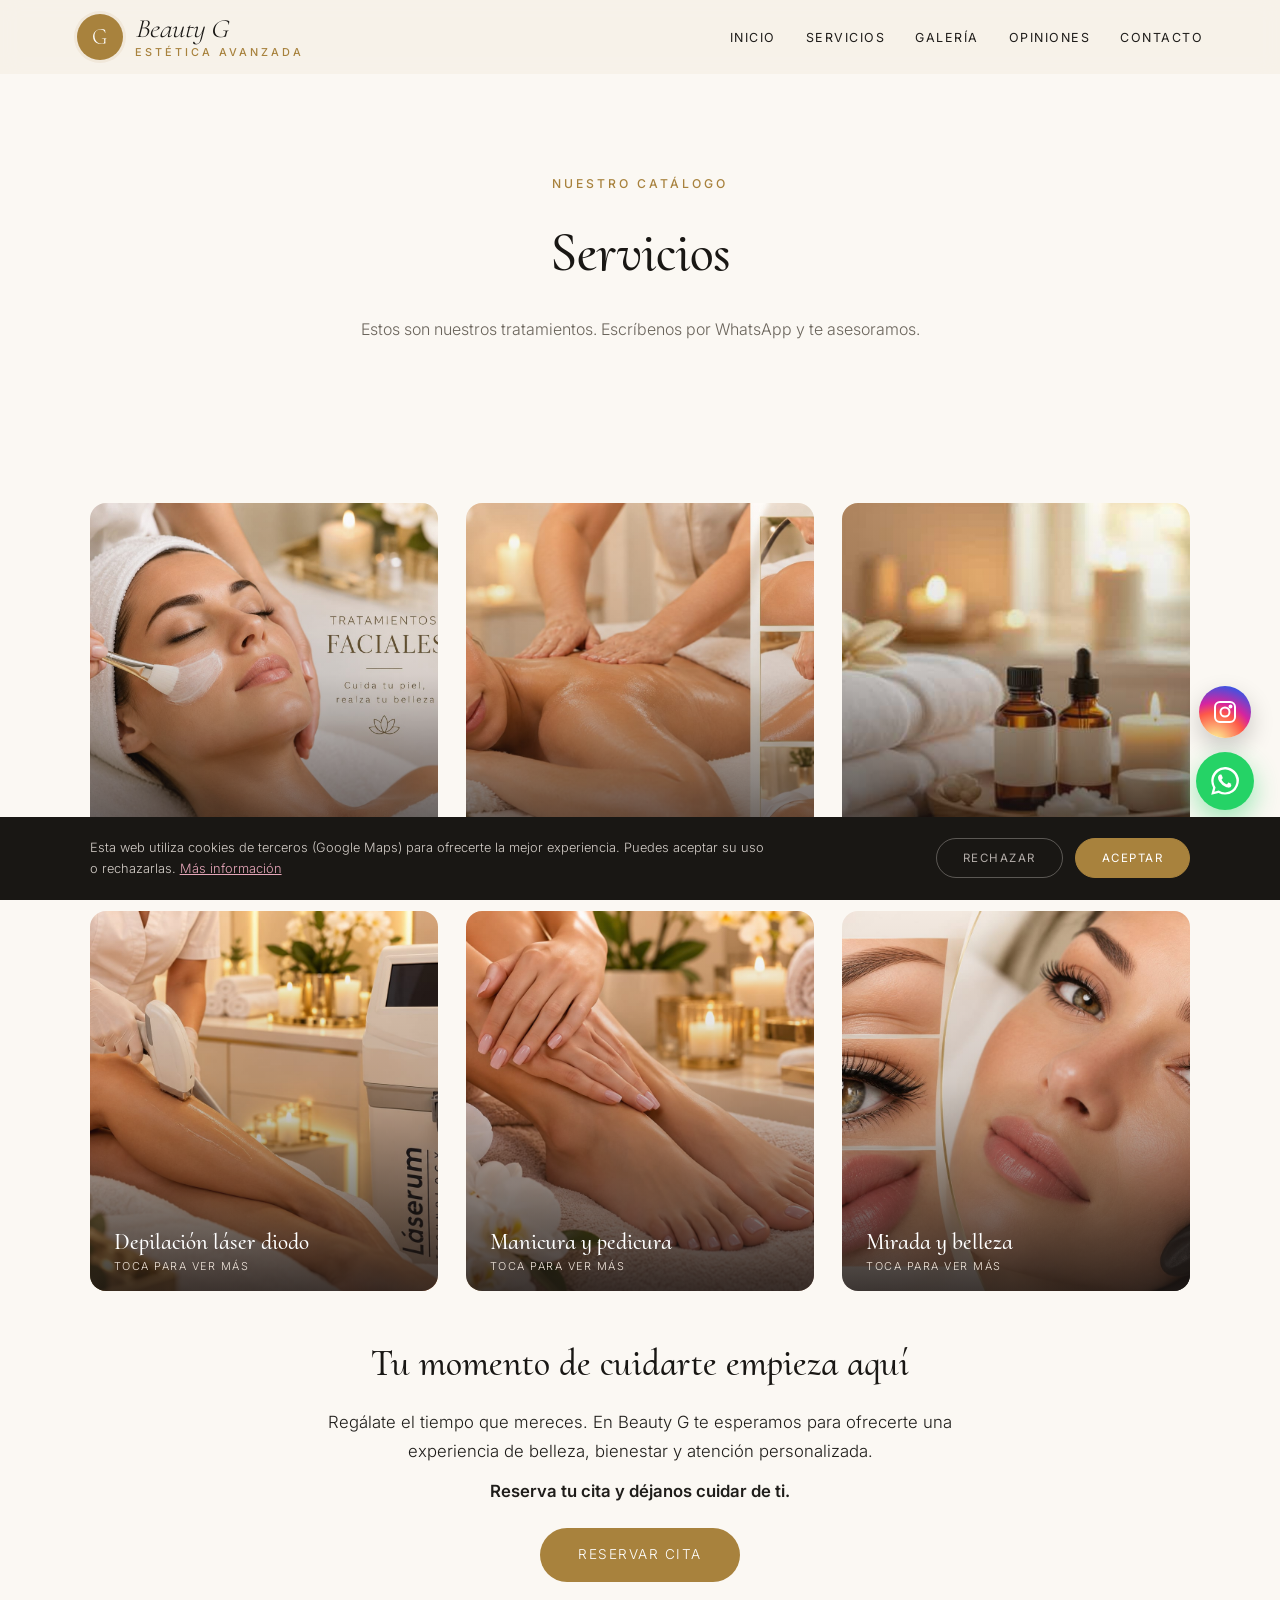
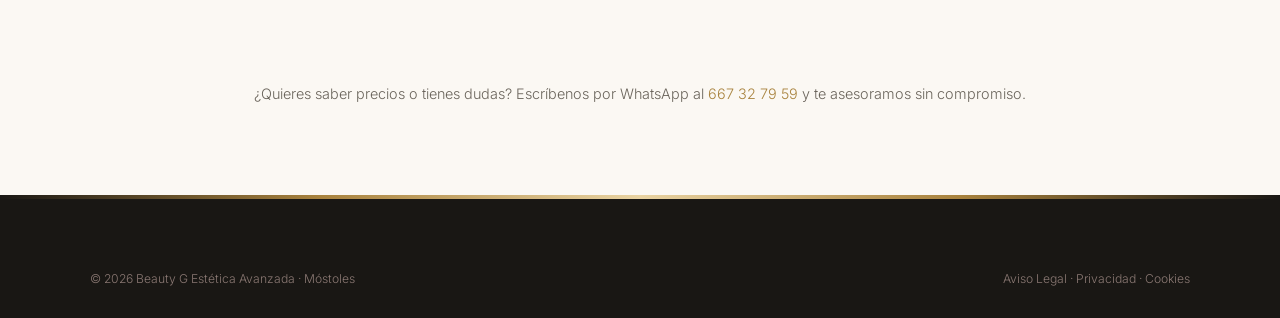
==== commit c11187fc: "Cambios pedidos por Geta (19/10)" ====
--- a/servicios.html
+++ b/servicios.html
@@ -24,21 +24,21 @@
 
 <section>
   <div class="svc-static-grid">
-    <div class="svc-static" tabindex="0" role="button" aria-label="Tratamientos faciales: ver resumen"><div class="svc-inner"><div class="svc-front"><img src="us_facial.jpg" alt="Tratamientos faciales" loading="lazy"><h3>Tratamientos faciales</h3><span class="svc-hint">Toca para ver m&aacute;s</span></div><div class="svc-back"><h3>Tratamientos faciales</h3><p>Cada piel es única: la cuidamos con estética avanzada y cosmética profesional para que luzca luminosa y revitalizada.</p><ul><li>Higiene facial profunda</li><li>Tratamiento antiedad</li><li>Ritual de luminosidad</li><li>Hidratación y revitalización</li><li>Peeling facial</li><li>Dermapen (microneedling)</li></ul><p class="svc-foot">Valoramos tu piel antes de empezar.</p></div></div></div>
-    <div class="svc-static" tabindex="0" role="button" aria-label="Tratamientos corporales: ver resumen"><div class="svc-inner"><div class="svc-front"><img src="us_corporal.jpg" alt="Tratamientos corporales" loading="lazy"><h3>Tratamientos corporales</h3><span class="svc-hint">Toca para ver m&aacute;s</span></div><div class="svc-back"><h3>Tratamientos corporales</h3><p>Tratamientos personalizados para cuidar tu silueta y el aspecto de tu piel.</p><ul><li>Reductores y remodelantes</li><li>Anticelulíticos</li><li>Radiofrecuencia corporal</li><li>Bellaction Duo</li><li>Maderoterapia</li><li>Reafirmación corporal</li><li>Exfoliación corporal</li><li>Presoterapia corporal</li></ul><p class="svc-foot">Te aconsejamos según tus objetivos.</p></div></div></div>
-    <div class="svc-static" tabindex="0" role="button" aria-label="Tratamientos relajantes: ver resumen"><div class="svc-inner"><div class="svc-front"><img src="local_cabina.jpg" alt="Tratamientos relajantes" loading="lazy"><h3>Tratamientos relajantes</h3><span class="svc-hint">Toca para ver m&aacute;s</span></div><div class="svc-back"><h3>Tratamientos relajantes</h3><p>Rituales de bienestar para desconectar y regalarte un momento de relajación. Combinamos exfoliación, hidratación y cuidados corporales para una piel suave y cuidada.</p><p class="svc-foot">Un momento solo para ti.</p></div></div></div>
-    <div class="svc-static" tabindex="0" role="button" aria-label="Depilación láser diodo · mujer y hombre: ver resumen"><div class="svc-inner"><div class="svc-front"><img src="us_laser.jpg" alt="Depilación láser diodo · mujer y hombre" loading="lazy"><h3>Depilación láser diodo · mujer y hombre</h3><span class="svc-hint">Toca para ver m&aacute;s</span></div><div class="svc-back"><h3>Depilación láser diodo · mujer y hombre</h3><p>Depilación con láser de diodo para mujer y hombre: una piel suave y sin vello, con resultados duraderos.</p><p class="svc-foot">Te informamos de zonas y sesiones sin compromiso.</p></div></div></div>
-    <div class="svc-static" tabindex="0" role="button" aria-label="Manicura y pedicura: ver resumen"><div class="svc-inner"><div class="svc-front"><img src="us_manos.jpg" alt="Manicura y pedicura" loading="lazy"><h3>Manicura y pedicura</h3><span class="svc-hint">Toca para ver m&aacute;s</span></div><div class="svc-back"><h3>Manicura y pedicura</h3><p>Manos y pies cuidados y bonitos, para tu día a día o para una ocasión especial.</p><p class="svc-foot">Reserva tu cita por WhatsApp.</p></div></div></div>
-    <div class="svc-static" tabindex="0" role="button" aria-label="Micropigmentación y microblading: ver resumen"><div class="svc-inner"><div class="svc-front"><img src="us_micro.jpg" alt="Micropigmentación y microblading" loading="lazy"><h3>Micropigmentación y microblading</h3><span class="svc-hint">Toca para ver m&aacute;s</span></div><div class="svc-back"><h3>Micropigmentación y microblading</h3><p>Cejas definidas y con un resultado natural, adaptadas a tu rostro.</p><p class="svc-foot">Te asesoramos antes de empezar.</p></div></div></div>
+    <div class="svc-static" tabindex="0" role="button" aria-label="Tratamientos faciales: ver resumen"><div class="svc-inner"><div class="svc-front"><img src="bg_facial.jpg" alt="Tratamientos faciales" loading="lazy"><h3>Tratamientos faciales</h3><span class="svc-hint">Toca para ver m&aacute;s</span></div><div class="svc-back"><h3>Tratamientos faciales</h3><p>Limpieza facial, hidratación, luminosidad, tratamientos antiedad, peeling, Dermapen y protocolos personalizados para cuidar la piel.</p><p class="svc-foot">Valoramos tu piel antes de empezar.</p></div></div></div>
+    <div class="svc-static" tabindex="0" role="button" aria-label="Tratamientos corporales: ver resumen"><div class="svc-inner"><div class="svc-front"><img src="bg_corporal.jpg" alt="Tratamientos corporales" loading="lazy"><h3>Tratamientos corporales</h3><span class="svc-hint">Toca para ver m&aacute;s</span></div><div class="svc-back"><h3>Tratamientos corporales</h3><p>Tratamientos para mejorar el aspecto de la piel, cuidar la silueta y complementar tus objetivos corporales mediante técnicas estéticas especializadas.</p><p class="svc-foot">Te aconsejamos según tus objetivos.</p></div></div></div>
+    <div class="svc-static" tabindex="0" role="button" aria-label="Masajes y bienestar: ver resumen"><div class="svc-inner"><div class="svc-front"><img src="bg_relax.jpg" alt="Masajes y bienestar" loading="lazy"><h3>Masajes y bienestar</h3><span class="svc-hint">Toca para ver m&aacute;s</span></div><div class="svc-back"><h3>Masajes y bienestar</h3><p>Masajes relajantes y experiencias de bienestar para desconectar de la rutina y regalarte un momento de calma.</p><p class="svc-foot">Un momento solo para ti.</p></div></div></div>
+    <div class="svc-static" tabindex="0" role="button" aria-label="Depilación láser diodo: ver resumen"><div class="svc-inner"><div class="svc-front"><img src="bg_laser.jpg" alt="Depilación láser diodo" loading="lazy"><h3>Depilación láser diodo</h3><span class="svc-hint">Toca para ver m&aacute;s</span></div><div class="svc-back"><h3>Depilación láser diodo</h3><p>Tratamientos para mujer y hombre, con opciones para distintas zonas del cuerpo y un plan adaptado a las características de cada piel y vello.</p><p class="svc-foot">Te informamos sin compromiso.</p></div></div></div>
+    <div class="svc-static" tabindex="0" role="button" aria-label="Manicura y pedicura: ver resumen"><div class="svc-inner"><div class="svc-front"><img src="bg_manos.jpg" alt="Manicura y pedicura" loading="lazy"><h3>Manicura y pedicura</h3><span class="svc-hint">Toca para ver m&aacute;s</span></div><div class="svc-back"><h3>Manicura y pedicura</h3><p>Mima tus manos y pies con nuestros tratamientos de manicura y pedicura. Un momento de cuidado, belleza y bienestar para lucir unas uñas bonitas, cuidadas y elegantes.</p><p class="svc-foot">Porque unas manos y unos pies bien cuidados también hablan de ti.</p></div></div></div>
+    <div class="svc-static" tabindex="0" role="button" aria-label="Mirada y belleza: ver resumen"><div class="svc-inner"><div class="svc-front"><img src="bg_micro.jpg" alt="Mirada y belleza: micropigmentación y microblading" loading="lazy"><h3>Mirada y belleza</h3><span class="svc-hint">Toca para ver m&aacute;s</span></div><div class="svc-back"><h3>Mirada y belleza</h3><p>Lifting de pestañas, diseño de cejas y servicios de micropigmentación y microblading, según el tratamiento que desees realizar.</p><p class="svc-foot">Te asesoramos antes de empezar.</p></div></div></div>
   </div>
-  <div class="svc-cta"><p>&iquest;Te apetece cuidarte? Reserva ya tu cita y te asesoramos sin compromiso.</p><a class="btn-primary svc-cta-btn" href="https://wa.me/34667327959?text=Hola%2C%20quiero%20reservar%20una%20cita%20en%20Beauty%20G" target="_blank" rel="noopener">Reservar cita</a></div>
+  <div class="svc-cta"><h3 class="svc-cta-title">Tu momento de cuidarte empieza aquí</h3><p>Regálate el tiempo que mereces. En Beauty G te esperamos para ofrecerte una experiencia de belleza, bienestar y atención personalizada.</p><p class="svc-cta-strong">Reserva tu cita y déjanos cuidar de ti.</p><a class="btn-primary svc-cta-btn" href="https://wa.me/34667327959?text=Hola%2C%20quiero%20reservar%20una%20cita%20en%20Beauty%20G" target="_blank" rel="noopener">Reservar cita</a></div>
 </section>
 
 <p class="services-note">¿Quieres saber precios o tienes dudas? Escríbenos por WhatsApp al <a href="https://wa.me/34667327959" target="_blank" rel="noopener" style="color:var(--red)">667 32 79 59</a> y te asesoramos sin compromiso.</p>
 
 <footer>
   <div class="footer-bottom" style="margin-top:0">
-    <span>Propuesta de diseño para Beauty G Estética Avanzada - demo, no es el sitio web oficial del negocio.</span>
+    <span>&copy; 2026 Beauty G Estética Avanzada · Móstoles</span>
     <span><a href="aviso-legal.html">Aviso Legal</a> &middot; <a href="politica-privacidad.html">Privacidad</a> &middot; <a href="politica-cookies.html">Cookies</a></span>
   </div>
 </footer>
--- a/styles.css
+++ b/styles.css
@@ -265,6 +265,7 @@
 .svc-cta-btn:hover{background:var(--red-dark);}
 .gallery{grid-template-columns:repeat(4,1fr);grid-auto-rows:360px;}
 .gallery .big{grid-column:auto;grid-row:auto;}
+.social-fabs{bottom:90px !important;}
 @media (max-width:900px){
   .svc-static-grid{grid-template-columns:1fr 1fr;gap:18px;}
   .svc-static{height:360px;}
@@ -273,4 +274,23 @@
 @media (max-width:560px){
   .svc-static-grid{grid-template-columns:1fr;}
   .gallery{grid-template-columns:1fr;grid-auto-rows:320px;}
-}+}
+/* Cambios de Geta 19/10 */
+.hero-text p{margin-bottom:16px;}
+.hero-text .hero-lead{font-size:1.15rem;color:var(--ink);font-weight:500;}
+.hero-text .hero-accent{font-family:'Cormorant Upright',serif;font-size:1.6rem;color:var(--red);font-weight:600;margin-bottom:30px;}
+.trust .section-head{max-width:760px;}
+.trust .section-head p{margin-top:12px;}
+.trust .section-head .philo-accent{font-family:'Cormorant Upright',serif;font-size:1.5rem;color:var(--red);font-weight:600;}
+.trust-grid{grid-template-columns:repeat(auto-fit,minmax(200px,1fr));max-width:1250px;gap:30px;}
+.trust-card p + p{margin-top:8px;}
+.trust-card .trust-sub{color:var(--red);font-weight:500;}
+.gallery-wrap .section-head{max-width:720px;}
+.gallery-wrap .section-head .gal-addr{color:var(--ink);font-weight:500;}
+.gal-cta{text-align:center;margin:34px 0 10px;}
+.svc-cta .svc-cta-title{font-family:'Cormorant Upright',serif;font-size:clamp(1.7rem,3.5vw,2.3rem);color:var(--dark);margin:0 0 14px;}
+.svc-cta p{font-size:1.05rem;margin:0 0 12px;line-height:1.7;}
+.svc-cta .svc-cta-strong{font-weight:600;margin-bottom:22px;}
+.cta-section.closing{background:var(--tint);}
+.cta-section.closing p{max-width:620px;margin:0 auto 28px;line-height:1.8;}
+.cta-section.closing .closing-sign{margin:30px auto 0;color:var(--red);font-weight:600;letter-spacing:1px;}
